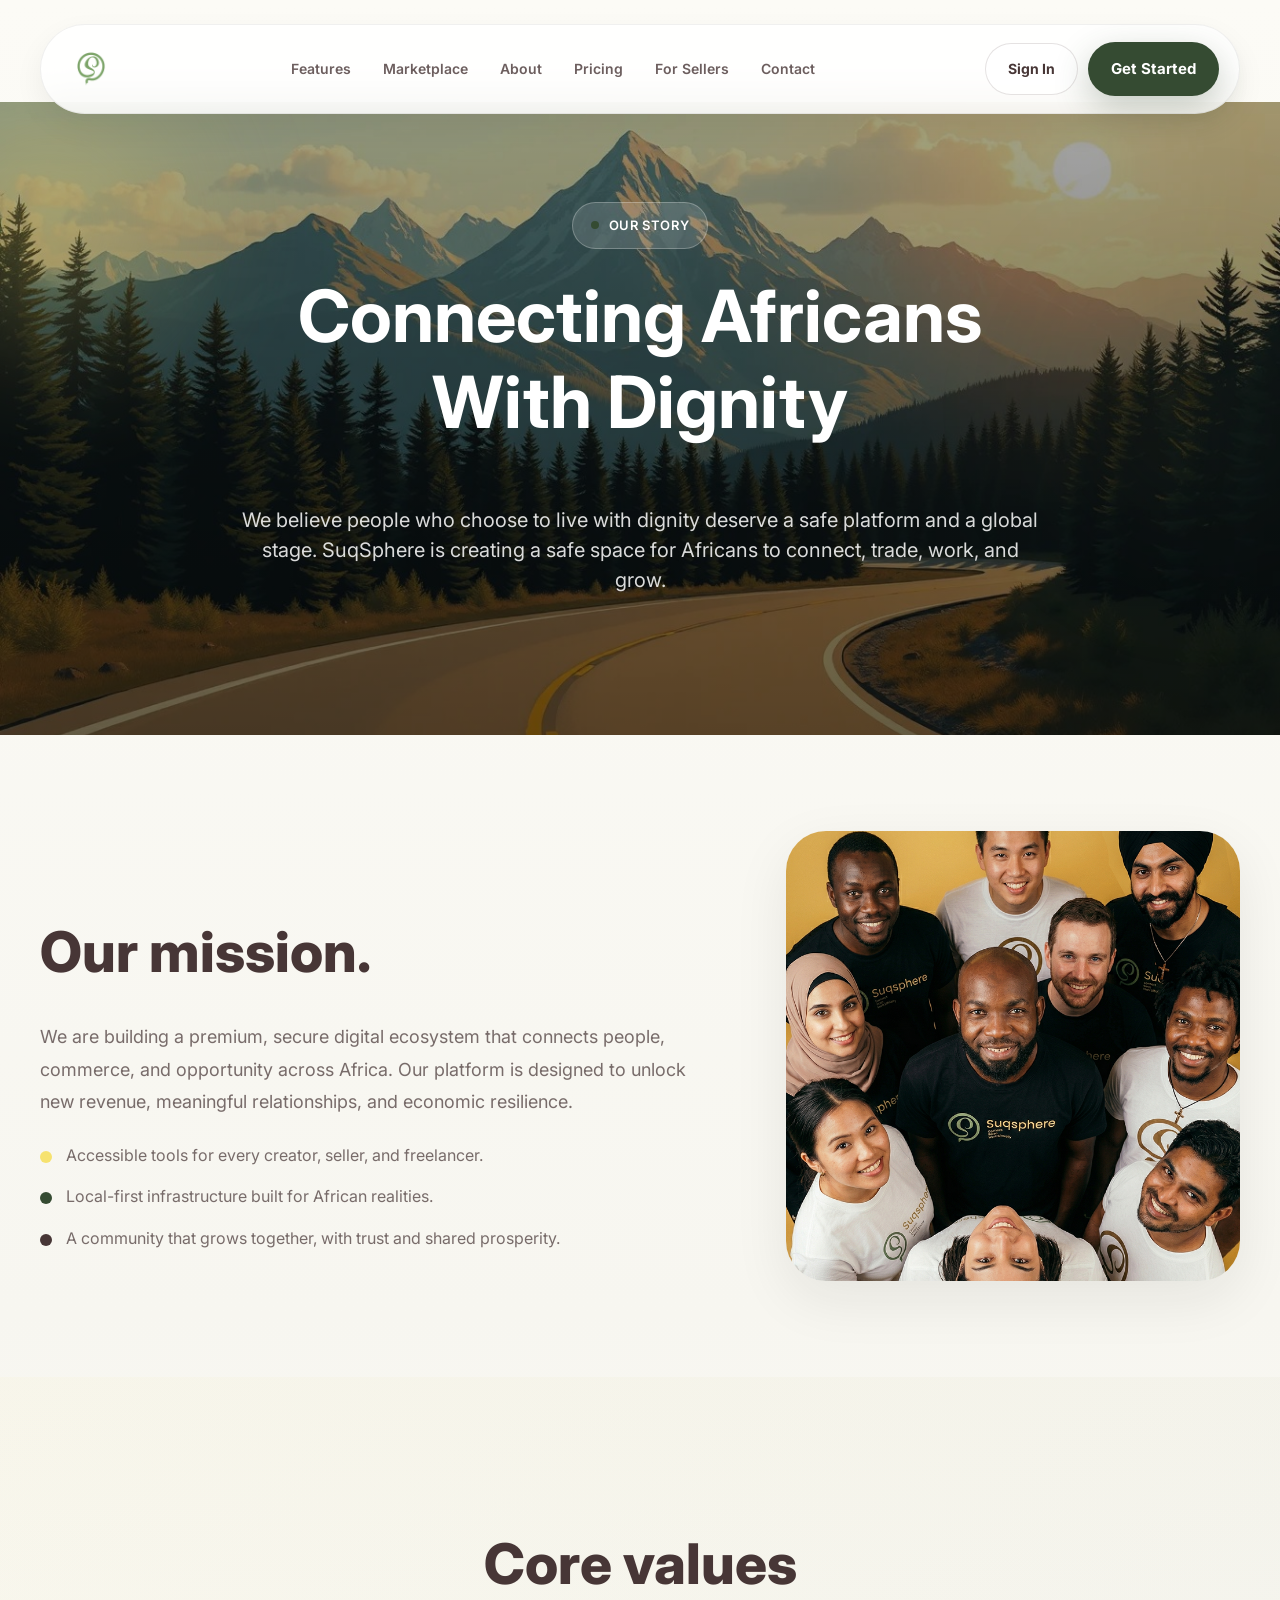
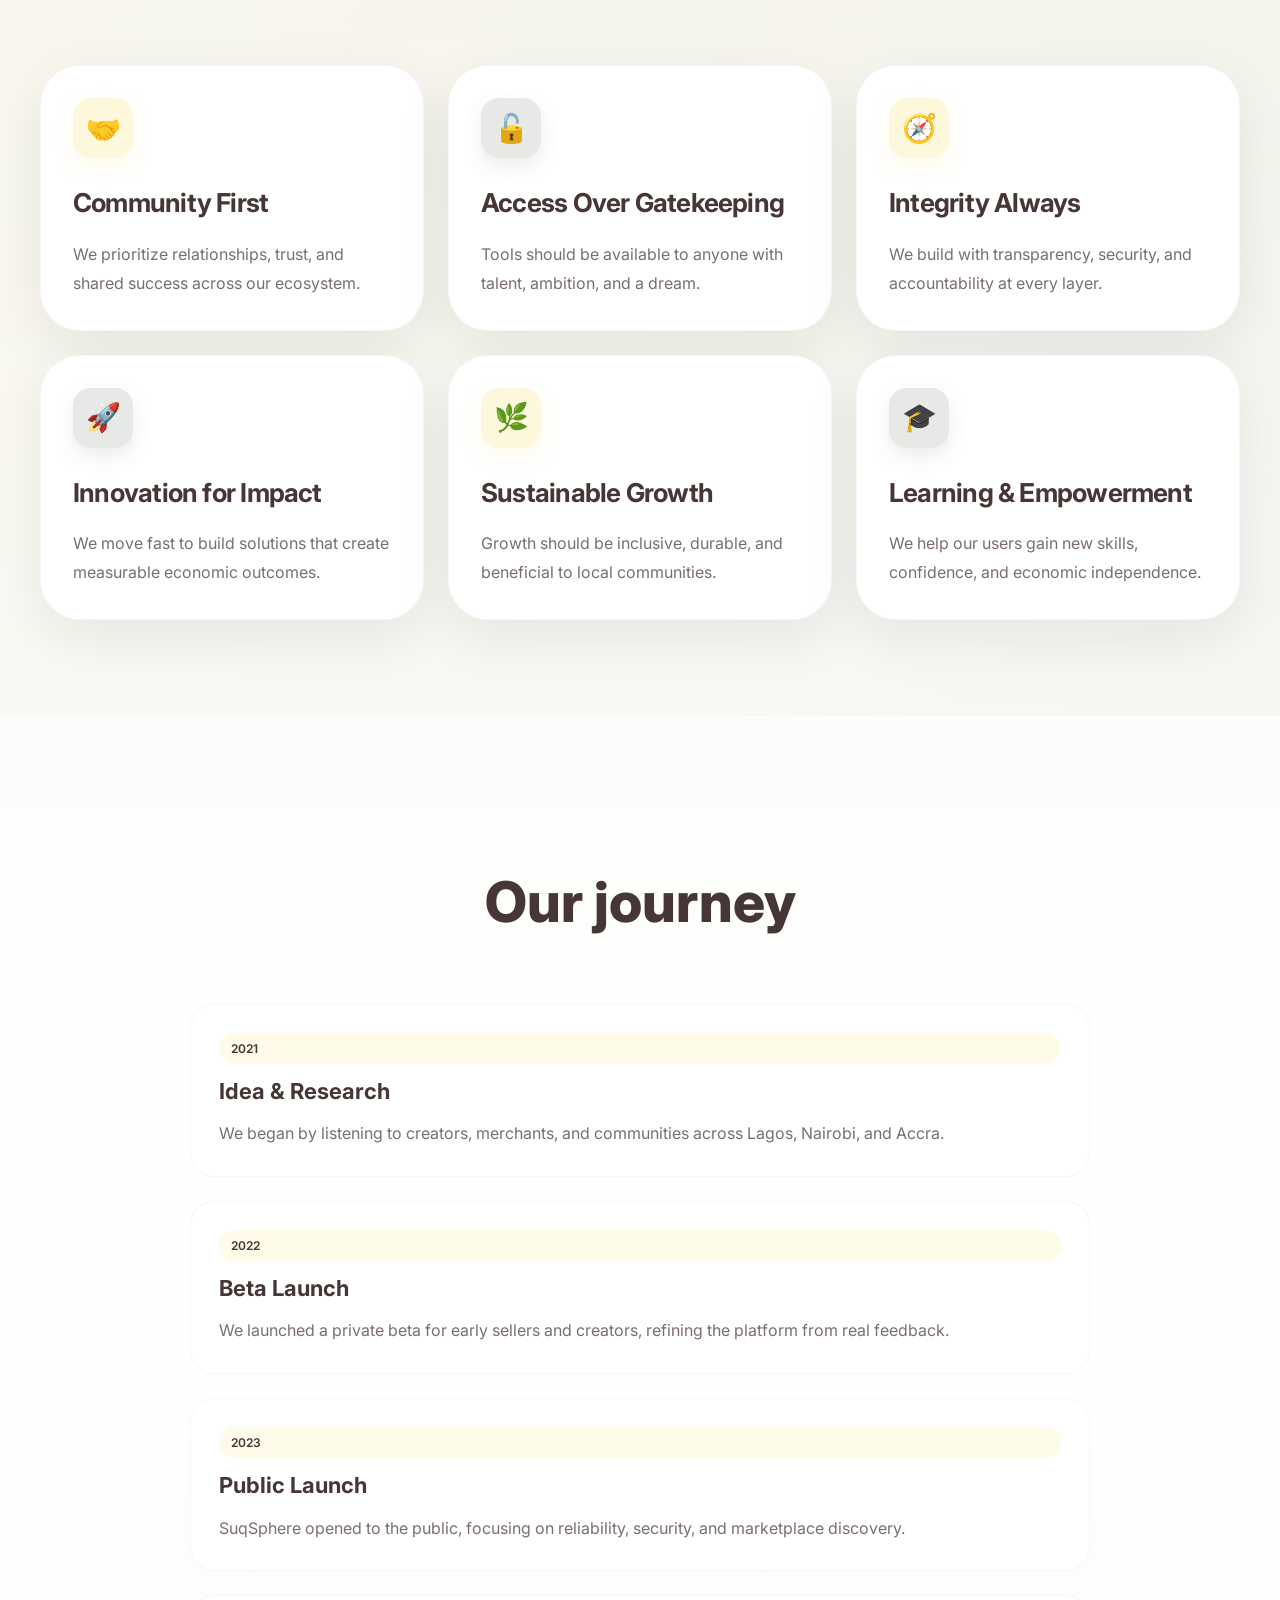
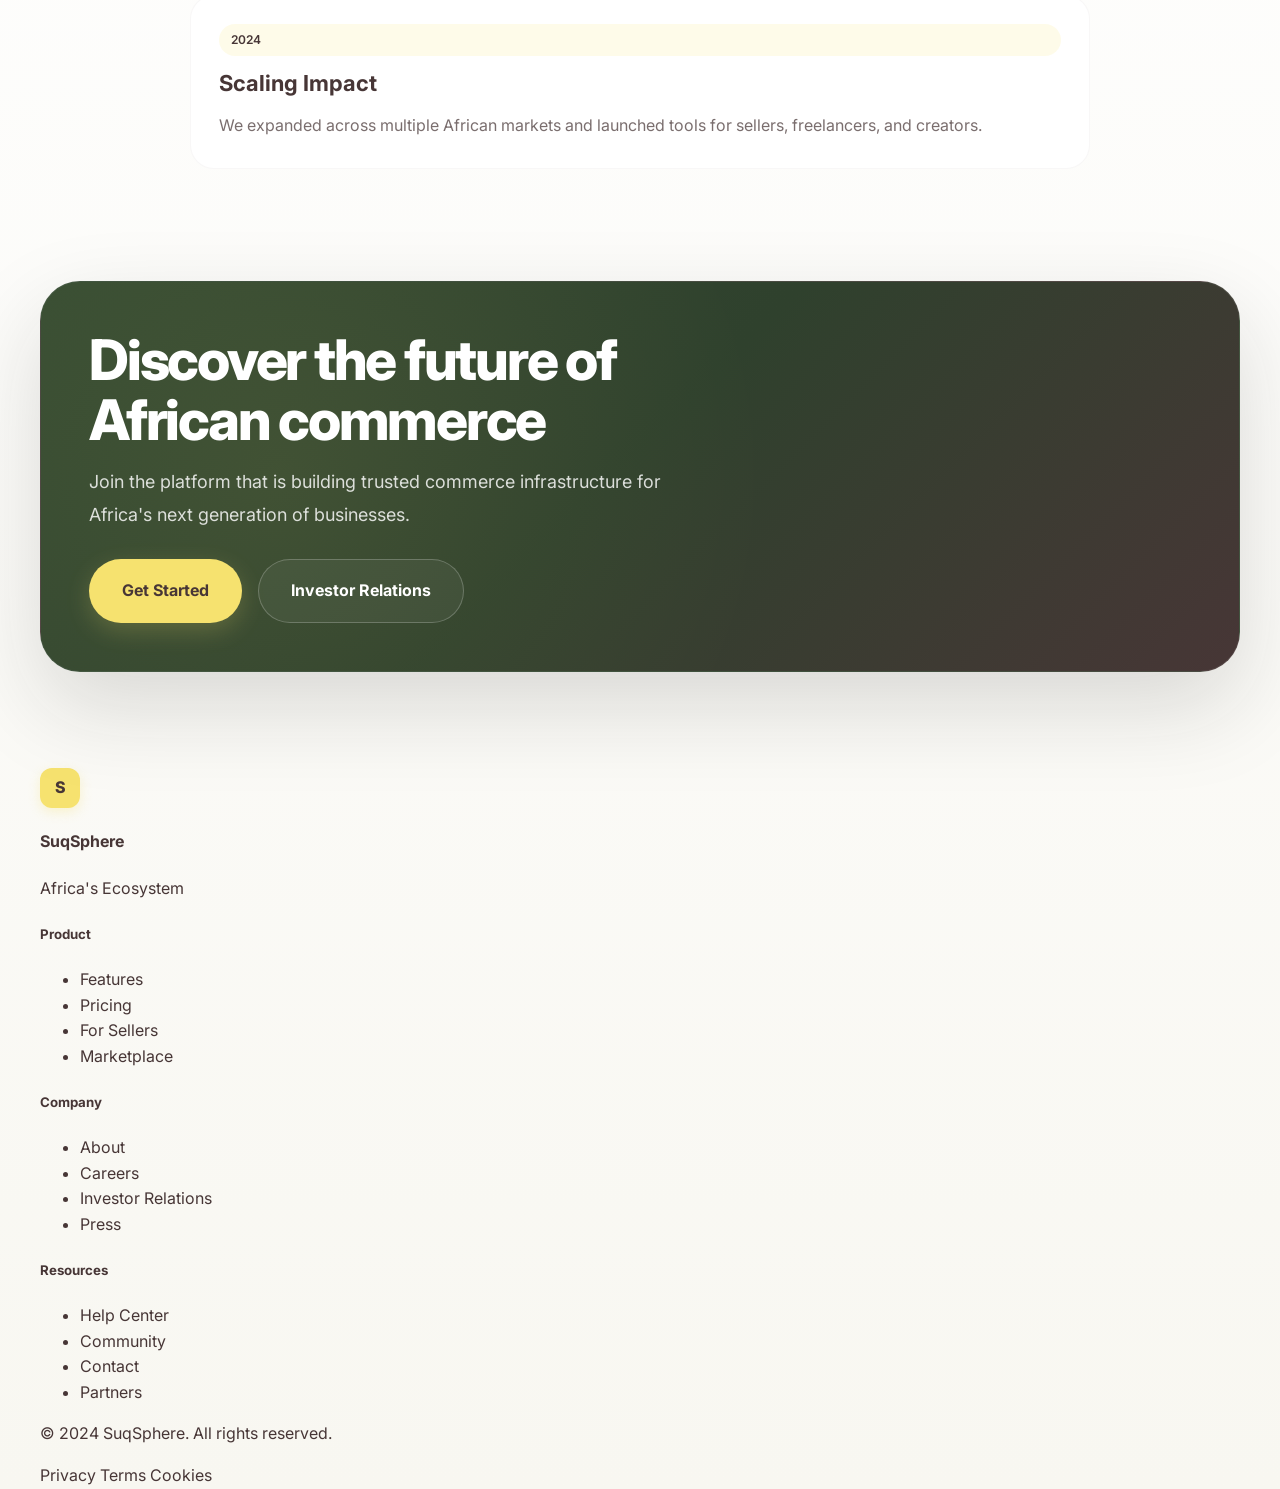
==== about.html @ 7a3a2329 "Backup changes to GitHub" ====
<!DOCTYPE html>
<html lang="en">
<head>
  <meta charset="UTF-8" />
  <meta name="viewport" content="width=device-width, initial-scale=1.0" />
  <meta name="description" content="Learn about SuqSphere's mission to empower Africa's digital economy" />
  <title>About SuqSphere — Our Mission & Story</title>
  <link rel="preconnect" href="https://fonts.googleapis.com" />
  <link rel="preconnect" href="https://fonts.gstatic.com" crossorigin />
  <link href="https://fonts.googleapis.com/css2?family=Inter:wght@300;400;500;600;700;800&display=swap" rel="stylesheet" />
  <link rel="stylesheet" href="styles.css" />
</head>
<body>
  <header class="site-header">
    <div class="container">
      <nav class="nav-shell" id="navShell">
       <a class="brand logo-brand" href="index.html" aria-label="SuqSphere Home">
  <img src="./images/suq green2.png" alt="SuqSphere logo" class="site-logo">
</a>
        <div class="nav-links">
          <a href="features.html">Features</a>
          <a href="marketplace.html">Marketplace</a>
          <a href="about.html">About</a>
          <a href="pricing.html">Pricing</a>
          <a href="vendor.html">For Sellers</a>
          <a href="contact.html">Contact</a>
        </div>
        <div class="nav-actions">
          <a class="btn btn-secondary" href="#" style="font-size: 14px;">Sign In</a>
          <a class="btn btn-primary" href="index.html#join">Get Started</a>
          <button class="nav-toggle" id="navToggle" aria-label="Toggle menu">☰</button>
        </div>
      </nav>
    </div>
  </header>

  <!-- Page Hero -->
<section 
  class="hero" 
  style="
    padding: 100px 0 120px;
    min-height: 520px;
    background-image:
      linear-gradient(
        rgba(0, 0, 0, 0.35),
        rgba(0, 0, 0, 0.60)
      ),
      url('./images/web (7).jpeg');
    background-size: cover;
    background-position: center;
    background-repeat: no-repeat;
    color: white;
  "
>
  <div class="container hero-content">
    <div style="max-width: 800px; margin: 0 auto; text-align: center;">
      
      <div 
        class="label reveal" 
        style="
          background: rgba(255, 255, 255, 0.14);
          border-color: rgba(255, 255, 255, 0.25);
          color: white;
        "
      >
        Our Story
      </div>

      <h1 
        class="reveal" 
        style="
          margin-top: 24px;
          font-size: clamp(58px, 6.5vw, 72px);
          line-height: 1.2;
          color: white;
        "
      >
        Connecting Africans With Dignity
      </h1>

      <p 
        class="reveal" 
        style="
          margin-top: 24px;
          font-size: 20px;
          color: rgba(255, 255, 255, 0.85);
          line-height: 1.5;
        "
      >
        We believe people who choose to live with dignity deserve a safe platform and a global stage. SuqSphere is creating a safe space for Africans to connect, trade, work, and grow.
      </p>

    </div>
  </div>
</section>

  <!-- Mission -->
  <section class="section">
    <div class="container">
      <div style="display: grid; grid-template-columns: 1.2fr 0.8fr; gap: 64px; align-items: center;">
        <div class="reveal">
          <h2 style="font-size: clamp(36px, 4.5vw, 56px); font-weight: 800; margin-bottom: 24px;">Our mission.</h2>
          <p style="font-size: 18px; color: var(--muted); line-height: 1.8; margin-bottom: 24px;">
            We are building a premium, secure digital ecosystem that connects people, commerce, and opportunity across Africa. Our platform is designed to unlock new revenue, meaningful relationships, and economic resilience.
          </p>
          <div style="display: grid; gap: 16px;">
            <div style="display: flex; gap: 14px; align-items: start;">
              <div style="width: 12px; height: 12px; border-radius: 50%; background: var(--yellow); margin-top: 8px;"></div>
              <p style="margin: 0; color: var(--muted);">Accessible tools for every creator, seller, and freelancer.</p>
            </div>
            <div style="display: flex; gap: 14px; align-items: start;">
              <div style="width: 12px; height: 12px; border-radius: 50%; background: var(--green); margin-top: 8px;"></div>
              <p style="margin: 0; color: var(--muted);">Local-first infrastructure built for African realities.</p>
            </div>
            <div style="display: flex; gap: 14px; align-items: start;">
              <div style="width: 12px; height: 12px; border-radius: 50%; background: var(--brown); margin-top: 8px;"></div>
              <p style="margin: 0; color: var(--muted);">A community that grows together, with trust and shared prosperity.</p>
            </div>
          </div>
        </div>

        <div 
  class="reveal" 
  style="
    border-radius: 40px;
    overflow: hidden;
    min-height: 400px;
    box-shadow: 0 18px 55px rgba(30, 30, 30, 0.08);
  "
>
  <img 
    src="./images/web.png" 
    alt="African professionals and entrepreneurs connecting through SuqSphere"
    style="
      width: 100%;
      height: 450px;
      object-fit: cover;
      display: block;
    "
  >
</div>
      </div>
    </div>
  </section>

  <!-- Values -->
  <section class="section" style="background: linear-gradient(135deg, rgba(246, 226, 111, 0.05) 0%, rgba(53, 75, 50, 0.03) 100%);">
    <div class="container">
      <h2 class="reveal" style="font-size: clamp(36px, 4.5vw, 56px); font-weight: 800; text-align: center; margin-bottom: 56px;">Core values</h2>
      <div class="card-grid">
        <div class="reveal feature-card card-hover">
          <div class="feature-icon yellow">🤝</div>
          <h3>Community First</h3>
          <p>We prioritize relationships, trust, and shared success across our ecosystem.</p>
        </div>
        <div class="reveal feature-card card-hover">
          <div class="feature-icon green">🔓</div>
          <h3>Access Over Gatekeeping</h3>
          <p>Tools should be available to anyone with talent, ambition, and a dream.</p>
        </div>
        <div class="reveal feature-card card-hover">
          <div class="feature-icon yellow">🧭</div>
          <h3>Integrity Always</h3>
          <p>We build with transparency, security, and accountability at every layer.</p>
        </div>
        <div class="reveal feature-card card-hover">
          <div class="feature-icon green">🚀</div>
          <h3>Innovation for Impact</h3>
          <p>We move fast to build solutions that create measurable economic outcomes.</p>
        </div>
        <div class="reveal feature-card card-hover">
          <div class="feature-icon yellow">🌿</div>
          <h3>Sustainable Growth</h3>
          <p>Growth should be inclusive, durable, and beneficial to local communities.</p>
        </div>
        <div class="reveal feature-card card-hover">
          <div class="feature-icon green">🎓</div>
          <h3>Learning & Empowerment</h3>
          <p>We help our users gain new skills, confidence, and economic independence.</p>
        </div>
      </div>
    </div>
  </section>

  <!-- Timeline -->
  <section class="section">
    <div class="container">
      <h2 class="reveal" style="font-size: clamp(36px, 4.5vw, 56px); font-weight: 800; text-align: center; margin-bottom: 56px;">Our journey</h2>
      <div style="display: grid; gap: 24px; max-width: 900px; margin: 0 auto;">
        <div class="reveal" style="background: var(--white); padding: 28px; border-radius: var(--radius-lg); border: 1px solid var(--border-light); display: grid; gap: 10px;">
          <span class="badge yellow">2021</span>
          <h3 style="margin: 0; font-size: 22px; font-weight: 700;">Idea & Research</h3>
          <p style="margin: 0; color: var(--muted); line-height: 1.8;">We began by listening to creators, merchants, and communities across Lagos, Nairobi, and Accra.</p>
        </div>
        <div class="reveal" style="background: var(--white); padding: 28px; border-radius: var(--radius-lg); border: 1px solid var(--border-light); display: grid; gap: 10px;">
          <span class="badge green">2022</span>
          <h3 style="margin: 0; font-size: 22px; font-weight: 700;">Beta Launch</h3>
          <p style="margin: 0; color: var(--muted); line-height: 1.8;">We launched a private beta for early sellers and creators, refining the platform from real feedback.</p>
        </div>
        <div class="reveal" style="background: var(--white); padding: 28px; border-radius: var(--radius-lg); border: 1px solid var(--border-light); display: grid; gap: 10px;">
          <span class="badge yellow">2023</span>
          <h3 style="margin: 0; font-size: 22px; font-weight: 700;">Public Launch</h3>
          <p style="margin: 0; color: var(--muted); line-height: 1.8;">SuqSphere opened to the public, focusing on reliability, security, and marketplace discovery.</p>
        </div>
        <div class="reveal" style="background: var(--white); padding: 28px; border-radius: var(--radius-lg); border: 1px solid var(--border-light); display: grid; gap: 10px;">
          <span class="badge green">2024</span>
          <h3 style="margin: 0; font-size: 22px; font-weight: 700;">Scaling Impact</h3>
          <p style="margin: 0; color: var(--muted); line-height: 1.8;">We expanded across multiple African markets and launched tools for sellers, freelancers, and creators.</p>
        </div>
      </div>
    </div>
  </section>

  <!-- CTA -->
  <section class="section join-section">
    <div class="container">
      <div class="cta-shell reveal">
        <div class="cta-grid">
          <div>
            <h2 style="margin: 0; color: white; font-size: clamp(36px, 4.5vw, 56px); font-weight: 800;">Discover the future of African commerce</h2>
            <p style="margin: 16px 0 0; color: rgba(255, 255, 255, 0.82); font-size: 18px;">
              Join the platform that is building trusted commerce infrastructure for Africa's next generation of businesses.
            </p>
            <div class="cta-actions" style="margin-top: 28px;">
              <a class="btn btn-yellow btn-lg" href="index.html#join">Get Started</a>
              <a class="btn btn-outline-light btn-lg" href="investor.html">Investor Relations</a>
            </div>
          </div>
        </div>
      </div>
    </div>
  </section>

  <!-- Footer -->
  <footer class="footer">
    <div class="container">
      <div class="footer-grid">
        <div class="footer-col">
          <div class="footer-brand">
            <div class="brand-mark">S</div>
            <div>
              <h4>SuqSphere</h4>
              <p>Africa's Ecosystem</p>
            </div>
          </div>
        </div>
        <div class="footer-col">
          <h5>Product</h5>
          <ul>
            <li><a href="features.html">Features</a></li>
            <li><a href="pricing.html">Pricing</a></li>
            <li><a href="vendor.html">For Sellers</a></li>
            <li><a href="marketplace.html">Marketplace</a></li>
          </ul>
        </div>
        <div class="footer-col">
          <h5>Company</h5>
          <ul>
            <li><a href="about.html">About</a></li>
            <li><a href="careers.html">Careers</a></li>
            <li><a href="investor.html">Investor Relations</a></li>
            <li><a href="#">Press</a></li>
          </ul>
        </div>
        <div class="footer-col">
          <h5>Resources</h5>
          <ul>
            <li><a href="#">Help Center</a></li>
            <li><a href="#">Community</a></li>
            <li><a href="contact.html">Contact</a></li>
            <li><a href="#">Partners</a></li>
          </ul>
        </div>
      </div>
      <div class="footer-bottom">
        <p>&copy; 2024 SuqSphere. All rights reserved.</p>
        <div class="footer-legal">
          <a href="#">Privacy</a>
          <a href="#">Terms</a>
          <a href="#">Cookies</a>
        </div>
      </div>
    </div>
  </footer>

  <script src="script.js"></script>
</body>
</html>
---- styles.css ----
:root {
  /* Primary Colors */
  --yellow: #F6E26F;
  --brown: #473636;
  --green: #354B32;
  --cream: #FAF8F0;
  --mist: #F3F4EE;
  --white: #FFFFFF;
  
  /* Extended Palette - African Futuristic */
  --slate-900: #0F172A;
  --slate-800: #1E293B;
  --slate-700: #334155;
  --slate-600: #475569;
  --slate-400: #94A3B8;
  --slate-300: #CBD5E1;
  --slate-200: #E2E8F0;
  --slate-100: #F1F5F9;
  
  /* Semantic Colors */
  --success: #10B981;
  --warning: #F59E0B;
  --error: #EF4444;
  --info: #3B82F6;
  
  /* Text & Opacity */
  --muted: rgba(71, 54, 54, 0.72);
  --muted-2: rgba(71, 54, 54, 0.58);
  --muted-3: rgba(71, 54, 54, 0.42);
  --border: rgba(71, 54, 54, 0.08);
  --border-light: rgba(71, 54, 54, 0.04);
  
  /* Shadows - Premium Hierarchy */
  --shadow-xs: 0 1px 2px rgba(0, 0, 0, 0.05);
  --shadow-sm: 0 4px 6px rgba(0, 0, 0, 0.07);
  --shadow-md: 0 10px 15px rgba(0, 0, 0, 0.1);
  --shadow-lg: 0 18px 30px rgba(0, 0, 0, 0.12);
  --shadow-xl: 0 25px 50px rgba(0, 0, 0, 0.15);
  --shadow-soft: 0 18px 55px rgba(30, 30, 30, 0.08);
  --shadow-hero: 0 30px 90px rgba(34, 34, 34, 0.12);
  --shadow-glow: 0 0 40px rgba(246, 226, 111, 0.15);
  
  /* Border Radius */
  --radius-xs: 8px;
  --radius-sm: 12px;
  --radius-md: 18px;
  --radius-lg: 24px;
  --radius-xl: 30px;
  --radius-2xl: 40px;
  --radius-full: 999px;
  
  /* Spacing */
  --container: 1200px;
  --container-md: 900px;
  --spacing-xs: 4px;
  --spacing-sm: 8px;
  --spacing-md: 16px;
  --spacing-lg: 24px;
  --spacing-xl: 32px;
  --spacing-2xl: 48px;
  --spacing-3xl: 64px;
  
  /* Transitions */
  --transition-fast: 150ms cubic-bezier(0.4, 0, 0.2, 1);
  --transition-base: 300ms cubic-bezier(0.4, 0, 0.2, 1);
  --transition-slow: 500ms cubic-bezier(0.4, 0, 0.2, 1);
  
  /* Gradients */
  --gradient-primary: linear-gradient(135deg, var(--green) 0%, #2F412D 100%);
  --gradient-warm: linear-gradient(135deg, var(--yellow) 0%, #E8D948 100%);
  --gradient-hero: linear-gradient(180deg, #FCFBF6 0%, #F7F6F0 28%, #FFFFFF 58%, #F8F7F1 100%);
}

* {
  box-sizing: border-box;
}

html {
  scroll-behavior: smooth;
}

body {
  margin: 0;
  font-family: Inter, Arial, Helvetica, sans-serif;
  background: linear-gradient(180deg, #FCFBF6 0%, #F7F6F0 28%, #FFFFFF 58%, #F8F7F1 100%);
  color: var(--brown);
  line-height: 1.6;
}

img {
  max-width: 100%;
  display: block;
}

a {
  color: inherit;
  text-decoration: none;
}

.container {
  width: min(var(--container), calc(100% - 48px));
  margin: 0 auto;
}

.section {
  padding: 96px 0;
}

.join-section {
  padding-top: 16px;
}

.label {
  display: inline-flex;
  align-items: center;
  gap: 10px;
  padding: 12px 18px;
  border-radius: var(--radius-full);
  background: rgba(246, 226, 111, 0.12);
  border: 1px solid rgba(53, 75, 50, 0.18);
  color: var(--green);
  font-size: 13px;
  font-weight: 600;
  text-transform: uppercase;
  letter-spacing: 0.05em;
  transition: all var(--transition-base);
}

.label::before {
  content: "";
  width: 8px;
  height: 8px;
  border-radius: 50%;
  background: var(--green);
  animation: pulse 2s infinite;
}

.label:hover {
  background: rgba(246, 226, 111, 0.2);
  border-color: rgba(53, 75, 50, 0.25);
}

@keyframes pulse {
  0%, 100% { opacity: 1; }
  50% { opacity: 0.5; }
}

.btn {
  display: inline-flex;
  align-items: center;
  justify-content: center;
  gap: 10px;
  border: none;
  border-radius: 999px;
  padding: 14px 22px;
  font-size: 15px;
  font-weight: 700;
  cursor: pointer;
  transition: transform var(--transition-base), box-shadow var(--transition-base), background var(--transition-base), border-color var(--transition-base);
}

.btn:hover {
  transform: translateY(-2px);
}

.btn-primary {
  background: var(--green);
  color: var(--white);
  box-shadow: 0 12px 35px rgba(53, 75, 50, 0.28);
  border: 1px solid transparent;
}

.btn-primary:hover {
  box-shadow: 0 18px 50px rgba(53, 75, 50, 0.36);
}

.btn-secondary {
  background: rgba(255, 255, 255, 0.76);
  color: var(--brown);
  border: 1px solid rgba(71, 54, 54, 0.14);
}

.btn-secondary:hover {
  background: rgba(255, 255, 255, 0.88);
  border-color: rgba(71, 54, 54, 0.2);
}

.btn-yellow {
  background: var(--yellow);
  color: var(--brown);
  border: 1px solid transparent;
  box-shadow: 0 8px 25px rgba(246, 226, 111, 0.2);
}

.btn-yellow:hover {
  box-shadow: 0 12px 35px rgba(246, 226, 111, 0.25);
}

.btn-outline-light {
  background: rgba(255, 255, 255, 0.05);
  border: 1px solid rgba(255, 255, 255, 0.22);
  color: #fff;
}

.btn-outline-light:hover {
  background: rgba(255, 255, 255, 0.1);
  border-color: rgba(255, 255, 255, 0.3);
}

.site-header {
  position: sticky;
  top: 12px;
  z-index: 999;
  padding-top: 12px;
  animation: slide-in-down 0.6s ease;
}

.nav-shell {
  display: flex;
  align-items: center;
  justify-content: space-between;
  gap: 20px;
  padding: 14px 20px;
  border-radius: var(--radius-full);
  background: rgba(255, 255, 255, 0.85);
  backdrop-filter: blur(16px);
  border: 1px solid rgba(0, 0, 0, 0.06);
  box-shadow: 0 12px 30px rgba(0, 0, 0, 0.06);
  transition: all var(--transition-base);
}

.nav-shell:hover {
  box-shadow: 0 16px 40px rgba(0, 0, 0, 0.08);
}

.brand {
  display: flex;
  align-items: center;
  gap: 12px;
  flex-shrink: 0;
}

.brand-mark {
  width: 40px;
  height: 40px;
  border-radius: var(--radius-sm);
  background: var(--yellow);
  display: grid;
  place-items: center;
  font-weight: 800;
  color: var(--brown);
  box-shadow: 0 4px 12px rgba(246, 226, 111, 0.3);
  transition: transform var(--transition-base), box-shadow var(--transition-base);
}

.brand-mark:hover {
  transform: scale(1.05);
  box-shadow: 0 6px 16px rgba(246, 226, 111, 0.4);
}

.brand-title {
  font-size: 18px;
  font-weight: 700;
  line-height: 1;
  letter-spacing: -0.01em;
}

.brand-subtitle {
  font-size: 11px;
  color: var(--muted-2);
  margin-top: 3px;
  font-weight: 500;
}

.nav-links {
  display: flex;
  align-items: center;
  gap: 32px;
  font-size: 14px;
  font-weight: 600;
  color: rgba(71, 54, 54, 0.8);
}

.nav-links a {
  position: relative;
  transition: color var(--transition-base);
}

.nav-links a::after {
  content: '';
  position: absolute;
  bottom: -4px;
  left: 0;
  width: 0;
  height: 2px;
  background: var(--green);
  transition: width var(--transition-base);
}

.nav-links a:hover {
  color: var(--green);
}

.nav-links a:hover::after {
  width: 100%;
}

.nav-actions {
  display: flex;
  align-items: center;
  gap: 10px;
  flex-shrink: 0;
}

.nav-toggle {
  display: none;
  width: 44px;
  height: 44px;
  border-radius: 50%;
  border: 1px solid rgba(71, 54, 54, 0.1);
  background: var(--white);
  cursor: pointer;
  font-size: 20px;
  color: var(--brown);
  transition: all var(--transition-base);
}

.nav-toggle:hover {
  background: var(--yellow);
  border-color: var(--yellow);
}

.hero {
  position: relative;
  overflow: hidden;
  padding: 60px 0 100px;
}

.hero::before,
.hero::after {
  content: "";
  position: absolute;
  border-radius: 50%;
  filter: blur(60px);
  opacity: 0.5;
  pointer-events: none;
  animation: float-slow 6s ease-in-out infinite;
}

.hero::before {
  width: 400px;
  height: 400px;
  left: -150px;
  top: -80px;
  background: radial-gradient(circle, rgba(246, 226, 111, 0.8) 0%, rgba(246, 226, 111, 0.2) 40%, rgba(246, 226, 111, 0) 70%);
  animation-delay: 0s;
}

.hero::after {
  width: 450px;
  height: 450px;
  right: -150px;
  top: 80px;
  background: radial-gradient(circle, rgba(53, 75, 50, 0.3) 0%, rgba(53, 75, 50, 0.05) 50%, rgba(53, 75, 50, 0) 70%);
  animation-delay: 1s;
}

.hero-grid {
  display: grid;
  grid-template-columns: 1.05fr 0.95fr;
  gap: 40px;
  align-items: center;
  position: relative;
  z-index: 1;
}

.hero-copy h1 {
  margin: 24px 0 0;
  max-width: 760px;
  font-size: clamp(48px, 6.5vw, 80px);
  line-height: 1.05;
  letter-spacing: -0.06em;
  font-weight: 800;
}

.hero-copy h1 .accent {
  color: var(--green);
  position: relative;
}

.hero-copy h1 .accent::before {
  content: '';
  position: absolute;
  inset: -4px;
  background: linear-gradient(135deg, rgba(53, 75, 50, 0.1), rgba(246, 226, 111, 0.1));
  border-radius: 8px;
  z-index: -1;
}

.hero-copy p {
  margin: 24px 0 0;
  max-width: 640px;
  font-size: 18px;
  line-height: 1.8;
  color: var(--muted);
}

.hero-actions {
  margin-top: 36px;
  display: flex;
  flex-wrap: wrap;
  gap: 16px;
  animation: slide-in-left 0.8s ease 0.2s both;
}

.tag-list {
  margin-top: 40px;
  display: flex;
  flex-wrap: wrap;
  gap: 12px;
  animation: slide-in-left 0.8s ease 0.4s both;
}

.tag {
  padding: 10px 16px;
  border-radius: var(--radius-full);
  border: 1px solid rgba(53, 75, 50, 0.15);
  background: rgba(255, 255, 255, 0.85);
  color: var(--green);
  font-size: 13px;
  font-weight: 600;
  transition: all var(--transition-base);
  cursor: pointer;
}

.tag:hover {
  background: rgba(53, 75, 50, 0.08);
  border-color: rgba(53, 75, 50, 0.25);
  transform: translateY(-2px);
}

.hero-visual {
  position: relative;
  animation: slide-in-right 0.8s ease;
}

.hero-card {
  position: relative;
  overflow: hidden;
  border-radius: 40px;
  border: 1px solid rgba(53, 75, 50, 0.1);
  padding: 20px;
  background: linear-gradient(160deg, rgba(246, 226, 111, 0.4) 0%, rgba(255, 255, 255, 0.85) 30%, rgba(234, 232, 215, 0.5) 50%, rgba(53, 75, 50, 0.08) 100%);
  box-shadow: 0 35px 100px rgba(34, 34, 34, 0.14);
  backdrop-filter: blur(8px);
  animation: scale-in 0.8s ease 0.2s both;
}

.mockup {
  position: relative;
  height: 640px;
  overflow: hidden;
  border-radius: 32px;
  background: var(--white);
  border: 1px solid rgba(255, 255, 255, 0.6);
  box-shadow: 0 12px 40px rgba(0, 0, 0, 0.08);
}

.mockup-bg {
  position: absolute;
  inset: 0;
  background: linear-gradient(180deg, #4E693F 0%, #587A45 18%, #6A8E4E 30%, #96A34F 31%, #B78B1E 46%, #D09E24 52%, #E3C14A 60%, #F5E6A3 100%);
  clip-path: polygon(0 0, 100% 0, 100% 58%, 67% 58%, 58% 70%, 55% 100%, 0 100%);
}

.mockup-overlay {
  position: absolute;
  inset: 0;
  background: radial-gradient(circle at 20% 22%, rgba(255,255,255,0.55) 0%, rgba(255,255,255,0.1) 16%, transparent 18%), radial-gradient(circle at 34% 18%, rgba(255,255,255,0.5) 0%, rgba(255,255,255,0.08) 12%, transparent 14%), linear-gradient(180deg, rgba(255,255,255,0.20) 0%, rgba(255,255,255,0) 24%);
  opacity: 0.95;
}

.hero-shape {
  position: absolute;
  border-radius: 46%;
}

.shape-a { left: -5%; top: 18%; width: 52%; height: 34%; background: rgba(38,78,55,0.95); }
.shape-b { right: -8%; top: 10%; width: 50%; height: 42%; background: rgba(42,90,59,0.96); }
.shape-c { left: 18%; top: 19%; width: 34%; height: 28%; background: rgba(107,148,66,0.92); }
.shape-d { right: 8%; top: 21%; width: 32%; height: 31%; background: rgba(97,139,65,0.92); }

.mockup-topbar {
  position: absolute;
  left: 24px;
  right: 24px;
  top: 24px;
  display: flex;
  justify-content: space-between;
  gap: 12px;
}

.pill {
  padding: 10px 14px;
  border-radius: 999px;
  background: rgba(255, 255, 255, 0.86);
  box-shadow: 0 8px 20px rgba(0, 0, 0, 0.05);
  font-size: 13px;
  font-weight: 700;
}

.pill.green,
.green-text {
  color: var(--green);
}

.mockup-message {
  position: absolute;
  left: 50%;
  top: 18%;
  transform: translateX(-50%);
  width: min(520px, calc(100% - 50px));
  text-align: center;
  color: #fff;
}

.mockup-message h2 {
  margin: 0;
  font-size: clamp(30px, 3.5vw, 50px);
  line-height: 1.08;
  letter-spacing: -0.04em;
}

.mockup-message p {
  margin: 14px auto 0;
  max-width: 380px;
  font-size: 14px;
  line-height: 1.7;
  color: rgba(255, 255, 255, 0.86);
}

.dashboard {
  position: absolute;
  left: 50%;
  bottom: 30px;
  transform: translateX(-50%);
  width: 88%;
  border-radius: 32px;
  background: rgba(255, 255, 255, 0.96);
  border: 1px solid rgba(255, 255, 255, 0.8);
  box-shadow: 0 24px 80px rgba(40, 40, 40, 0.18);
  backdrop-filter: blur(16px);
  padding: 20px;
  animation: scale-in 0.8s ease 0.4s both;
}

.dashboard-grid {
  display: grid;
  grid-template-columns: 1.05fr 0.95fr;
  gap: 16px;
}

.panel {
  border-radius: 24px;
  padding: 16px;
}

.panel-light {
  background: var(--cream);
}

.panel-soft {
  background: rgba(53, 75, 50, 0.06);
}

.panel-accent {
  background: rgba(246, 226, 111, 0.30);
}

.panel-head {
  display: flex;
  justify-content: space-between;
  gap: 12px;
  align-items: flex-start;
}

.eyebrow {
  font-size: 13px;
  color: var(--muted-2);
  font-weight: 600;
}

.panel h3 {
  margin: 6px 0 0;
  font-size: 22px;
  line-height: 1.2;
}

.panel-big-title {
  font-size: 28px !important;
  margin-top: 10px !important;
}

.white-chip {
  margin-top: 14px;
  display: inline-block;
  padding: 10px 12px;
  border-radius: 16px;
  background: #fff;
  box-shadow: 0 8px 20px rgba(0,0,0,0.04);
  font-weight: 700;
  font-size: 13px;
}

.stat-grid {
  margin-top: 16px;
  display: grid;
  grid-template-columns: 1fr 1fr;
  gap: 12px;
}

.stat-card,
.task-card,
.avatar-card {
  background: #fff;
  border-radius: 20px;
  padding: 14px;
  box-shadow: 0 6px 18px rgba(0, 0, 0, 0.04);
}

.mt-12 {
  margin-top: 12px;
}

.side-stack {
  display: grid;
  gap: 12px;
}

.stat-title {
  font-size: 13px;
  font-weight: 700;
  color: var(--green);
  margin-bottom: 8px;
}

.stat-value {
  font-size: 30px;
  font-weight: 700;
  line-height: 1;
}

.badge-chip {
  display: inline-block;
  padding: 10px 12px;
  border-radius: 18px;
  background: rgba(246, 226, 111, 0.55);
  color: var(--brown);
  font-size: 13px;
  font-weight: 700;
}

.task-list {
  margin-top: 14px;
  display: grid;
  gap: 10px;
}

.task-item {
  display: flex;
  align-items: center;
  gap: 10px;
  border: 1px solid rgba(0, 0, 0, 0.05);
  border-radius: 14px;
  padding: 10px 12px;
  font-size: 14px;
}

.check {
  width: 18px;
  height: 18px;
  border-radius: 50%;
  background: rgba(53, 75, 50, 0.12);
  color: var(--green);
  display: grid;
  place-items: center;
  font-size: 12px;
  font-weight: 800;
  flex-shrink: 0;
}

.avatar-list {
  margin-top: 14px;
  display: grid;
  gap: 12px;
}

.avatar-card {
  display: flex;
  align-items: center;
  gap: 12px;
}

.avatar-icon {
  width: 42px;
  height: 42px;
  border-radius: 16px;
  background: rgba(246, 226, 111, 0.45);
  color: var(--brown);
  display: grid;
  place-items: center;
  font-weight: 800;
}

.avatar-name {
  font-size: 14px;
  font-weight: 700;
}

.avatar-role {
  font-size: 12px;
  color: var(--muted-2);
}

.brand-strip {
  padding: 24px 0 0;
}

.brand-strip-card {
  display: flex;
  justify-content: center;
  flex-wrap: wrap;
  gap: 20px 40px;
  padding: 32px 28px;
  border-radius: var(--radius-2xl);
  background: rgba(255, 255, 255, 0.85);
  border: 1px solid rgba(0, 0, 0, 0.06);
  box-shadow: 0 10px 30px rgba(0, 0, 0, 0.04);
  text-transform: uppercase;
  font-size: 12px;
  font-weight: 700;
  letter-spacing: 0.12em;
  color: rgba(71, 54, 54, 0.52);
  backdrop-filter: blur(12px);
}

.section-heading {
  max-width: 760px;
  margin: 0 auto;
  text-align: center;
  animation: fade-in 0.8s ease;
}

.section-heading h2 {
  margin: 24px 0 0;
  font-size: clamp(36px, 4.5vw, 60px);
  letter-spacing: -0.04em;
  line-height: 1.08;
  font-weight: 800;
  background: linear-gradient(135deg, var(--brown) 0%, var(--green) 50%, var(--brown) 100%);
  -webkit-background-clip: text;
  -webkit-text-fill-color: transparent;
  background-clip: text;
}

.section-heading p {
  margin: 18px auto 0;
  max-width: 720px;
  font-size: 18px;
  line-height: 1.8;
  color: var(--muted);
}

.card-grid {
  margin-top: 56px;
  display: grid;
  grid-template-columns: repeat(3, 1fr);
  gap: 24px;
}

.feature-card,
.step-card,
.story-card,
.metric-card,
.cta-box {
  background: var(--white);
  border-radius: var(--radius-2xl);
  box-shadow: var(--shadow-soft);
  border: 1px solid var(--border-light);
  transition: all var(--transition-base);
}

.feature-card:hover,
.story-card:hover {
  transform: translateY(-8px);
  box-shadow: 0 25px 60px rgba(34, 34, 34, 0.12);
  border-color: rgba(53, 75, 50, 0.1);
}

.feature-card {
  padding: 32px;
}

.feature-icon {
  width: 60px;
  height: 60px;
  border-radius: var(--radius-md);
  display: grid;
  place-items: center;
  font-size: 28px;
  margin-bottom: 24px;
  transition: transform var(--transition-base), box-shadow var(--transition-base);
}

.feature-icon.yellow {
  background: rgba(246, 226, 111, 0.25);
  box-shadow: 0 8px 20px rgba(246, 226, 111, 0.15);
}

.feature-icon.yellow:hover {
  transform: scale(1.08);
}

.feature-icon.green {
  background: rgba(53, 75, 50, 0.12);
  color: var(--green);
  box-shadow: 0 8px 20px rgba(53, 75, 50, 0.1);
}

.feature-icon.green:hover {
  transform: scale(1.08);
}

.feature-card h3 {
  margin: 0;
  font-size: 26px;
  letter-spacing: -0.03em;
  font-weight: 700;
}

.feature-card p {
  margin: 16px 0 0;
  color: var(--muted);
  font-size: 16px;
  line-height: 1.8;
}

.feature-tags {
  display: flex;
  flex-wrap: wrap;
  gap: 10px;
  margin-top: 20px;
}

.feature-tags span {
  display: inline-block;
  padding: 8px 14px;
  border-radius: var(--radius-full);
  background: var(--mist);
  color: var(--green);
  font-size: 13px;
  font-weight: 600;
  transition: all var(--transition-base);
}

.feature-tags span:hover {
  background: rgba(53, 75, 50, 0.1);
}

.trust-shell {
  display: grid;
  grid-template-columns: 0.9fr 1.1fr;
  gap: 32px;
  align-items: start;
  border: 1px solid var(--border);
  border-radius: 38px;
  padding: 40px;
  background: linear-gradient(145deg, #FFFBE3 0%, #F5F6EF 58%, #FFFFFF 100%);
}

.trust-copy h2,
.stories-copy h2 {
  margin: 20px 0 0;
  font-size: clamp(34px, 4vw, 56px);
  line-height: 1.06;
  letter-spacing: -0.04em;
}

.trust-copy p,
.stories-copy p {
  margin: 16px 0 0;
  font-size: 18px;
  line-height: 1.8;
  color: var(--muted);
  max-width: 620px;
}

.trust-note {
  margin-top: 28px;
  border-radius: 28px;
  padding: 24px;
  background: #fff;
  box-shadow: var(--shadow-soft);
}

.trust-note h4 {
  margin: 0 0 8px;
  font-size: 20px;
}

.step-list {
  display: grid;
  gap: 18px;
}

.step-card {
  padding: 26px;
  display: flex;
  gap: 18px;
  align-items: flex-start;
}

.step-number {
  width: 56px;
  height: 56px;
  border-radius: 18px;
  display: grid;
  place-items: center;
  font-size: 18px;
  font-weight: 800;
  flex-shrink: 0;
}

.step-number.green {
  background: rgba(53, 75, 50, 0.10);
  color: var(--green);
}

.step-number.yellow {
  background: rgba(246, 226, 111, 0.38);
  color: var(--brown);
}

.step-card h3 {
  margin: 0;
  font-size: 28px;
  line-height: 1.1;
  letter-spacing: -0.03em;
}

.step-card p {
  margin: 12px 0 0;
  font-size: 16px;
  line-height: 1.8;
  color: var(--muted);
}

.stories-grid {
  display: grid;
  grid-template-columns: 0.9fr 1.1fr;
  gap: 36px;
  align-items: start;
}

.metric-grid {
  margin-top: 28px;
  display: grid;
  grid-template-columns: repeat(3, 1fr);
  gap: 16px;
}

.metric-card {
  padding: 20px;
}

.metric-card strong {
  display: block;
  font-size: 34px;
  line-height: 1;
  color: var(--green);
  letter-spacing: -0.04em;
}

.metric-card span {
  display: block;
  margin-top: 10px;
  color: var(--muted);
  font-size: 14px;
  line-height: 1.7;
}

.story-list {
  display: grid;
  gap: 18px;
}

.story-card {
  padding: 26px;
}

.story-top {
  display: flex;
  justify-content: space-between;
  align-items: flex-start;
  gap: 16px;
}

.story-person {
  display: flex;
  align-items: center;
  gap: 14px;
}

.story-avatar {
  width: 56px;
  height: 56px;
  border-radius: 18px;
  display: grid;
  place-items: center;
  font-size: 24px;
  font-weight: 800;
}

.story-avatar.yellow {
  background: rgba(246, 226, 111, 0.34);
}

.story-avatar.green {
  background: rgba(53, 75, 50, 0.10);
  color: var(--green);
}

.story-name {
  font-size: 18px;
  font-weight: 700;
}

.story-role {
  font-size: 14px;
  color: var(--muted-2);
  margin-top: 3px;
}

.verified {
  padding: 10px 12px;
  border-radius: 999px;
  background: #FFF7C7;
  font-size: 13px;
  font-weight: 700;
  white-space: nowrap;
}

.story-quote {
  margin: 18px 0 0;
  font-size: 19px;
  line-height: 1.8;
  color: rgba(71, 54, 54, 0.82);
}

.story-stat {
  margin-top: 12px;
  color: var(--green);
  font-size: 14px;
  font-weight: 700;
}

.cta-shell {
  overflow: hidden;
  border-radius: 40px;
  padding: 48px;
  background: linear-gradient(135deg, #354B32 0%, #2F412D 48%, #473636 100%);
  box-shadow: 0 35px 90px rgba(30, 30, 30, 0.15);
  border: 1px solid rgba(255, 255, 255, 0.08);
  position: relative;
}

.cta-shell::before {
  content: '';
  position: absolute;
  inset: 0;
  background: radial-gradient(circle at 20% 50%, rgba(246, 226, 111, 0.08), transparent 50%);
  pointer-events: none;
}

.cta-grid {
  display: grid;
  grid-template-columns: 1.1fr 0.9fr;
  gap: 40px;
  align-items: center;
  position: relative;
  z-index: 1;
}

.cta-shell .label {
  background: rgba(255, 255, 255, 0.12);
  color: var(--yellow);
  border-color: rgba(255, 255, 255, 0.15);
}

.cta-shell .label::before {
  background: var(--yellow);
}

.cta-shell h2 {
  margin: 24px 0 0;
  color: var(--white);
  font-size: clamp(36px, 4.5vw, 60px);
  line-height: 1.08;
  letter-spacing: -0.04em;
  max-width: 760px;
  font-weight: 800;
}

.cta-shell p {
  margin: 18px 0 0;
  max-width: 620px;
  color: rgba(255, 255, 255, 0.82);
  font-size: 18px;
  line-height: 1.8;
}

.cta-actions {
  margin-top: 32px;
  display: flex;
  flex-wrap: wrap;
  gap: 16px;
}

.cta-box-grid {
  display: grid;
  grid-template-columns: repeat(2, 1fr);
  gap: 14px;
}

.cta-box {
  padding: 22px;
  background: rgba(255, 255, 255, 0.1);
  border: 1px solid rgba(255, 255, 255, 0.15);
  backdrop-filter: blur(12px);
  color: var(--white);
  box-shadow: none;
  border-radius: var(--radius-lg);
  transition: all var(--transition-base);
}

.cta-box:hover {
  background: rgba(255, 255, 255, 0.15);
  border-color: rgba(255, 255, 255, 0.25);
  transform: translateY(-4px);
  box-shadow: 0 12px 30px rgba(0, 0, 0, 0.2);
}

.cta-box h4 {
  margin: 0;
  font-size: 18px;
  font-weight: 700;
}

.cta-box p {
  margin: 8px 0 0;
  font-size: 14px;
  line-height: 1.8;
  color: rgba(255, 255, 255, 0.78);
}

.reveal {
  opacity: 0;
  transform: translateY(22px);
  transition: opacity 0.6s ease, transform 0.6s ease;
}

.reveal.visible {
  opacity: 1;
  transform: translateY(0);
}

/* Glassmorphism Component */
.glass {
  background: rgba(255, 255, 255, 0.7);
  backdrop-filter: blur(16px);
  -webkit-backdrop-filter: blur(16px);
  border: 1px solid rgba(255, 255, 255, 0.3);
}

.glass-dark {
  background: rgba(15, 23, 42, 0.7);
  backdrop-filter: blur(16px);
  -webkit-backdrop-filter: blur(16px);
  border: 1px solid rgba(255, 255, 255, 0.1);
}

/* Enhanced Animations */
@keyframes float {
  0%, 100% { transform: translateY(0px); }
  50% { transform: translateY(-12px); }
}

@keyframes float-slow {
  0%, 100% { transform: translateY(0px) rotate(0deg); }
  50% { transform: translateY(-16px) rotate(2deg); }
}

@keyframes pulse-glow {
  0%, 100% { box-shadow: 0 0 20px rgba(246, 226, 111, 0.3); }
  50% { box-shadow: 0 0 40px rgba(246, 226, 111, 0.5); }
}

@keyframes slide-in-left {
  from { opacity: 0; transform: translateX(-30px); }
  to { opacity: 1; transform: translateX(0); }
}

@keyframes slide-in-right {
  from { opacity: 0; transform: translateX(30px); }
  to { opacity: 1; transform: translateX(0); }
}

@keyframes slide-in-down {
  from { opacity: 0; transform: translateY(-10px); }
  to { opacity: 1; transform: translateY(0); }
}

@keyframes fade-in {
  from { opacity: 0; }
  to { opacity: 1; }
}

@keyframes scale-in {
  from { opacity: 0; transform: scale(0.95); }
  to { opacity: 1; transform: scale(1); }
}

@keyframes count-up {
  from { opacity: 0; transform: translateY(10px); }
  to { opacity: 1; transform: translateY(0); }
}

/* Floating Animation */
.float {
  animation: float 3s ease-in-out infinite;
}

.float-slow {
  animation: float 4s ease-in-out infinite;
}

/* Glow Animation */
.glow {
  animation: pulse-glow 2s ease-in-out infinite;
}

/* Premium Button Styles */
.btn:active {
  transform: translateY(1px);
}

.btn-primary:hover {
  box-shadow: 0 18px 50px rgba(53, 75, 50, 0.36);
}

.btn-secondary:hover {
  background: rgba(255, 255, 255, 0.86);
  border-color: rgba(71, 54, 54, 0.2);
}

.btn-yellow:hover {
  box-shadow: 0 12px 35px rgba(246, 226, 111, 0.25);
  transform: translateY(-2px);
}

.btn-lg {
  padding: 18px 32px;
  font-size: 16px;
  font-weight: 700;
}

.btn-sm {
  padding: 10px 16px;
  font-size: 13px;
}

/* Badge & Label Enhancements */
.badge {
  display: inline-block;
  padding: 6px 12px;
  border-radius: var(--radius-full);
  font-size: 12px;
  font-weight: 600;
  background: rgba(246, 226, 111, 0.15);
  color: var(--brown);
}

.badge-success {
  background: rgba(16, 185, 129, 0.1);
  color: var(--success);
}

.badge-warning {
  background: rgba(245, 158, 11, 0.1);
  color: var(--warning);
}

/* Card Hover Effects */
.card-hover {
  transition: transform var(--transition-base), box-shadow var(--transition-base), border-color var(--transition-base);
}

.card-hover:hover {
  transform: translateY(-4px);
  box-shadow: var(--shadow-lg);
  border-color: rgba(71, 54, 54, 0.12);
}

/* Text Utilities */
.text-gradient {
  background: linear-gradient(135deg, var(--green), var(--yellow));
  -webkit-background-clip: text;
  -webkit-text-fill-color: transparent;
  background-clip: text;
}

.text-muted { color: var(--muted); }
.text-muted-2 { color: var(--muted-2); }
.text-success { color: var(--success); }
.text-warning { color: var(--warning); }
.text-error { color: var(--error); }

/* Typography Scale */
.text-xs { font-size: 12px; line-height: 1.5; }
.text-sm { font-size: 14px; line-height: 1.6; }
.text-base { font-size: 16px; line-height: 1.6; }
.text-lg { font-size: 18px; line-height: 1.7; }
.text-xl { font-size: 20px; line-height: 1.8; }

.font-normal { font-weight: 400; }
.font-medium { font-weight: 500; }
.font-semibold { font-weight: 600; }
.font-bold { font-weight: 700; }
.font-extrabold { font-weight: 800; }

/* Layout Utilities */
.flex-center {
  display: flex;
  align-items: center;
  justify-content: center;
}

.flex-between {
  display: flex;
  align-items: center;
  justify-content: space-between;
}

.grid-2 { display: grid; grid-template-columns: repeat(2, 1fr); gap: var(--spacing-lg); }
.grid-3 { display: grid; grid-template-columns: repeat(3, 1fr); gap: var(--spacing-lg); }
.grid-4 { display: grid; grid-template-columns: repeat(4, 1fr); gap: var(--spacing-lg); }

/* Spacing Utilities */
.mt-0 { margin-top: 0; }
.mt-2 { margin-top: var(--spacing-sm); }
.mt-4 { margin-top: var(--spacing-md); }
.mt-6 { margin-top: var(--spacing-lg); }
.mt-8 { margin-top: var(--spacing-xl); }

.mb-0 { margin-bottom: 0; }
.mb-2 { margin-bottom: var(--spacing-sm); }
.mb-4 { margin-bottom: var(--spacing-md); }
.mb-6 { margin-bottom: var(--spacing-lg); }
.mb-8 { margin-bottom: var(--spacing-xl); }

.gap-2 { gap: var(--spacing-sm); }
.gap-4 { gap: var(--spacing-md); }
.gap-6 { gap: var(--spacing-lg); }

/* Divider */
.divider {
  height: 1px;
  background: var(--border);
  margin: var(--spacing-lg) 0;
}

/* Scroll Behavior */
.scroll-smooth { scroll-behavior: smooth; }

@media (max-width: 1100px) {
  .hero-grid,
  .trust-shell,
  .stories-grid,
  .cta-grid,
  .dashboard-grid {
    grid-template-columns: 1fr;
  }

  .card-grid {
    grid-template-columns: 1fr;
  }

  .metric-grid,
  .cta-box-grid {
    grid-template-columns: 1fr 1fr;
  }

  .mockup {
    height: 700px;
  }
}

@media (max-width: 820px) {
  .container {
    width: min(var(--container), calc(100% - 32px));
  }

  .site-header {
    top: 10px;
  }

  .nav-links,
  .nav-actions .btn-secondary,
  .nav-actions .btn-text {
    display: none;
  }

  .nav-toggle {
    display: inline-grid;
    place-items: center;
  }

  .nav-shell {
    border-radius: 28px;
    flex-wrap: wrap;
  }

  .nav-shell.open .nav-links {
    display: flex;
    width: 100%;
    flex-direction: column;
    align-items: flex-start;
    gap: 14px;
    padding: 10px 4px 4px;
  }

  .nav-shell.open .nav-actions {
    width: 100%;
    justify-content: flex-start;
    padding-top: 8px;
  }

  .hero {
    padding-bottom: 40px;
  }

  .hero-actions,
  .cta-actions {
    flex-direction: column;
    align-items: stretch;
  }


  .btn {
    width: 100%;
  }

  .section {
    padding: 72px 0;
  }

  .mockup {
    height: 760px;
  }

  .dashboard {
    width: calc(100% - 24px);
    bottom: 12px;
  }

  .stat-grid,
  .metric-grid,
  .cta-box-grid {
    grid-template-columns: 1fr;
  }

  .story-top {
    flex-direction: column;
  }
}

@media (max-width: 560px) {
  .mockup {
    height: 820px;
  }

  .mockup-message {
    top: 15%;
  }

  .mockup-message p {
    max-width: 290px;
  }

  .dashboard {
    padding: 14px;
  }

  .feature-card,
  .story-card,
  .step-card,
  .trust-note,
  .cta-shell {
    border-radius: 24px;
  }

  .trust-shell,
  .cta-shell {
    padding: 24px;
  }
}
.logo-brand {
  display: flex;
  align-items: center;
  text-decoration: none;
}

.site-logo {
  width: 60px;
  height: auto;
  display: block;
  object-fit: contain;
}
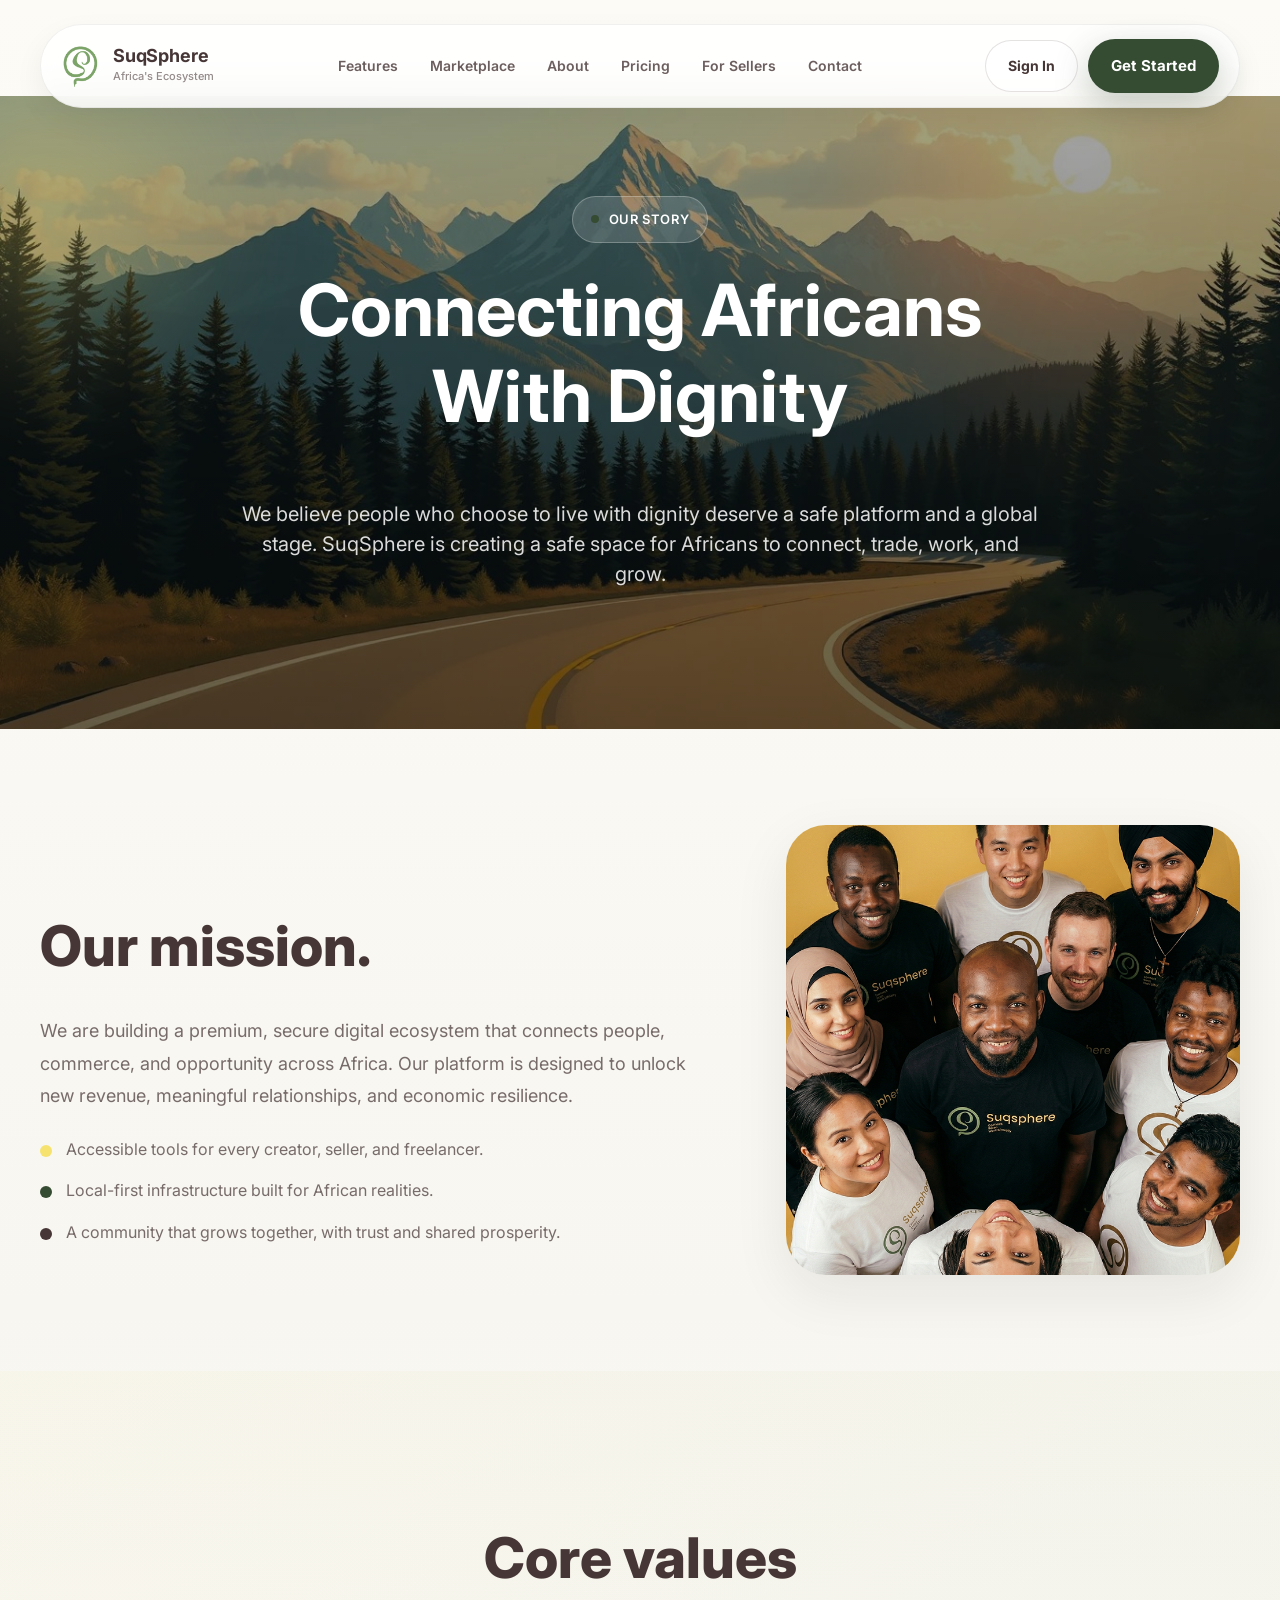
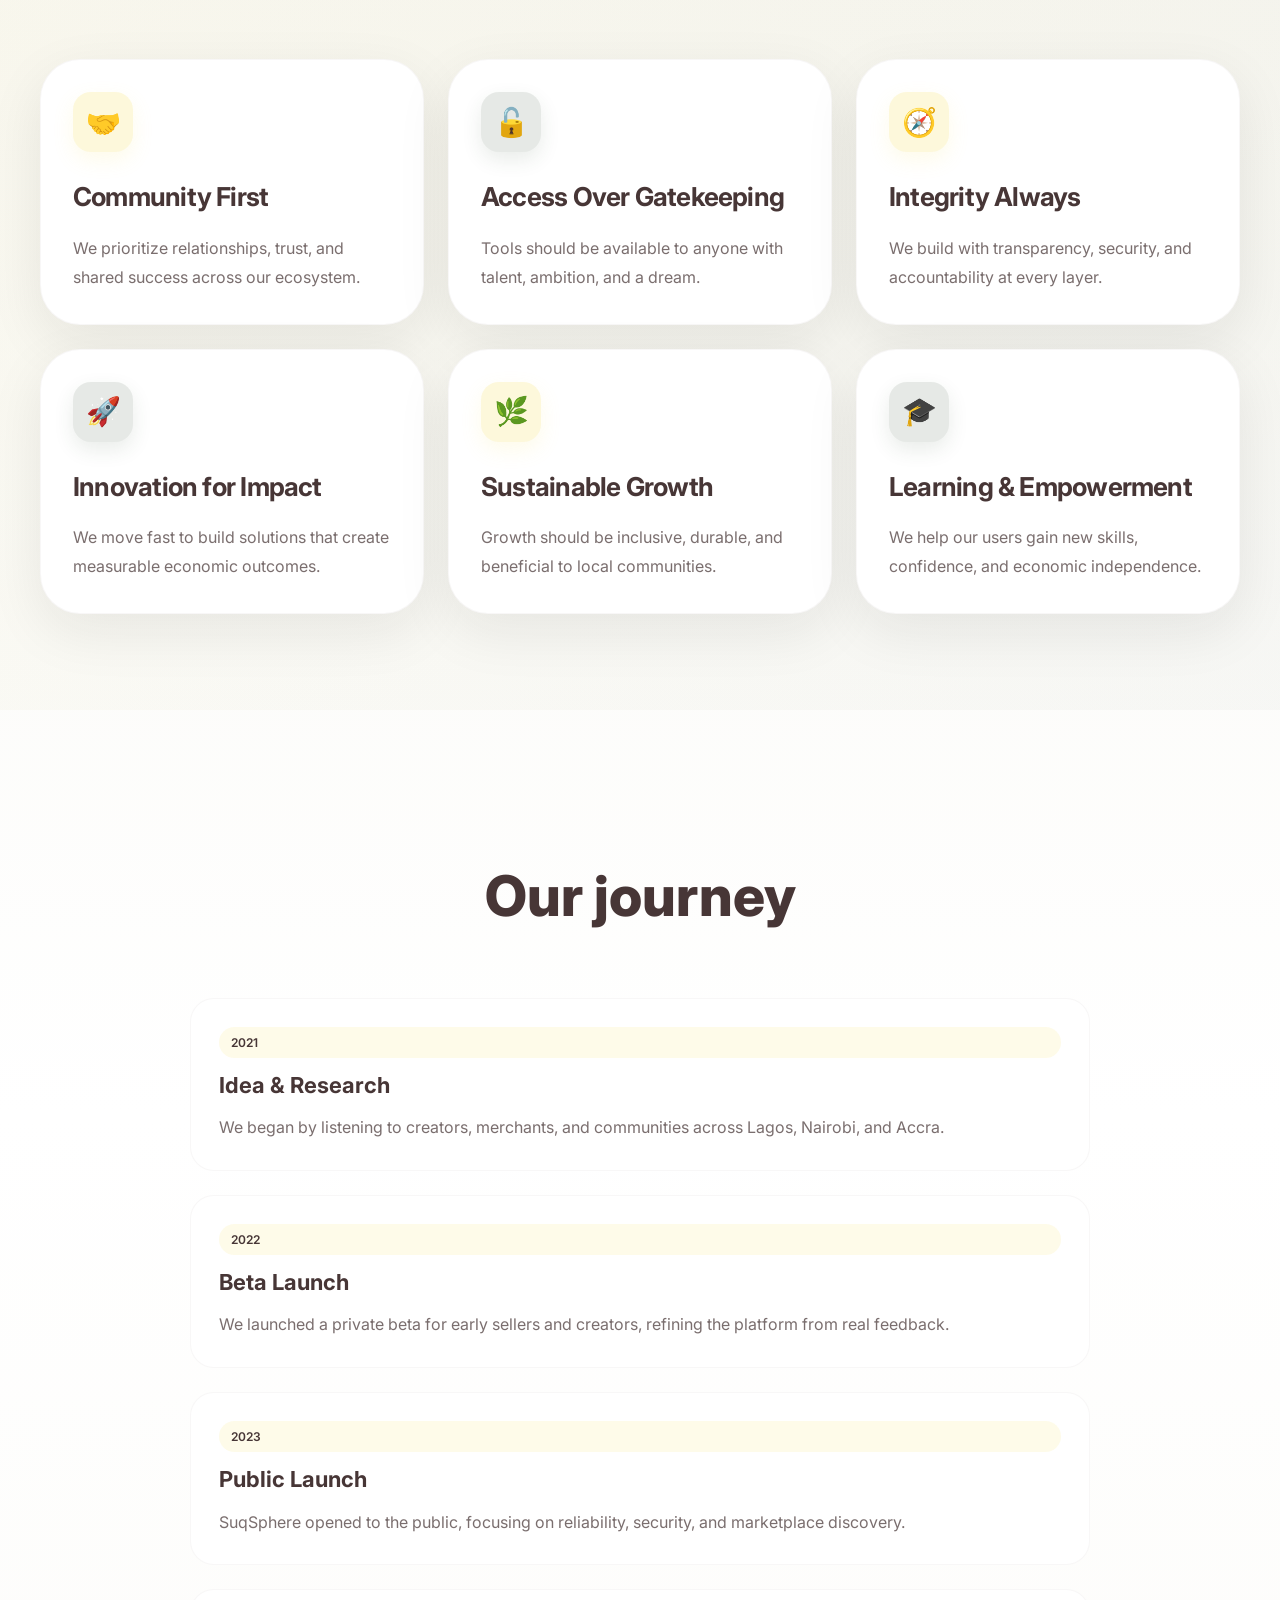
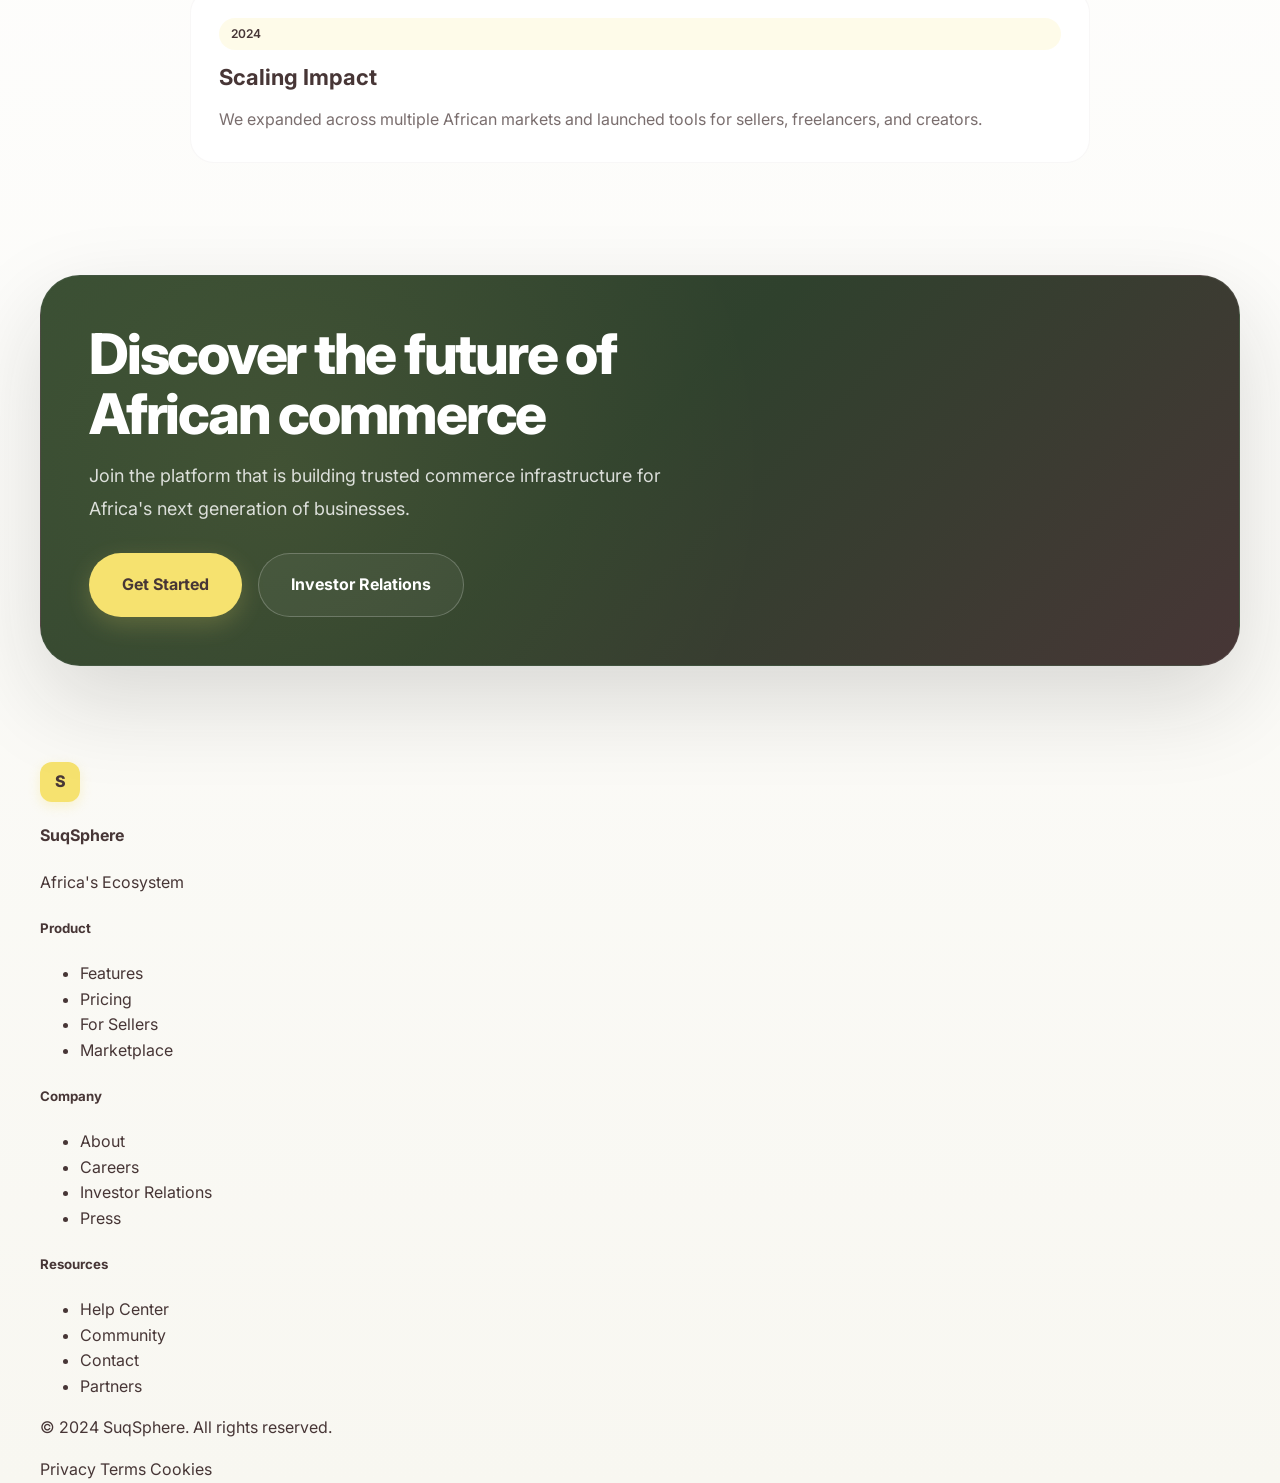
==== commit d20e26de: "Backup changes to GitHub" ====
--- a/about.html
+++ b/about.html
@@ -3,8 +3,8 @@
 <head>
   <meta charset="UTF-8" />
   <meta name="viewport" content="width=device-width, initial-scale=1.0" />
-  <meta name="description" content="Learn about SuqSphere's mission to empower Africa's digital economy" />
-  <title>About SuqSphere — Our Mission & Story</title>
+  <meta name="description" content="SuqSphere - Africa's next-generation digital ecosystem for social, work, and commerce" />
+  <title>SuqSphere — Africa's Digital Ecosystem</title>
   <link rel="preconnect" href="https://fonts.googleapis.com" />
   <link rel="preconnect" href="https://fonts.gstatic.com" crossorigin />
   <link href="https://fonts.googleapis.com/css2?family=Inter:wght@300;400;500;600;700;800&display=swap" rel="stylesheet" />
@@ -14,9 +14,16 @@
   <header class="site-header">
     <div class="container">
       <nav class="nav-shell" id="navShell">
-       <a class="brand logo-brand" href="index.html" aria-label="SuqSphere Home">
+        <div class="brand">
+             <a class="brand logo-brand" href="index.html" aria-label="SuqSphere Home">
   <img src="./images/suq green2.png" alt="SuqSphere logo" class="site-logo">
 </a>
+          <div>
+            <div class="brand-title">SuqSphere</div>
+            <div class="brand-subtitle">Africa's Ecosystem</div>
+          </div>
+        </div>
+
         <div class="nav-links">
           <a href="features.html">Features</a>
           <a href="marketplace.html">Marketplace</a>
--- a/styles.css
+++ b/styles.css
@@ -1525,4 +1525,16 @@
   height: auto;
   display: block;
   object-fit: contain;
+}
+.logo-brand {
+  display: flex;
+  align-items: center;
+  text-decoration: none;
+}
+
+.site-logo {
+  width: 40px;
+  height: auto;
+  display: block;
+  object-fit: contain;
 }
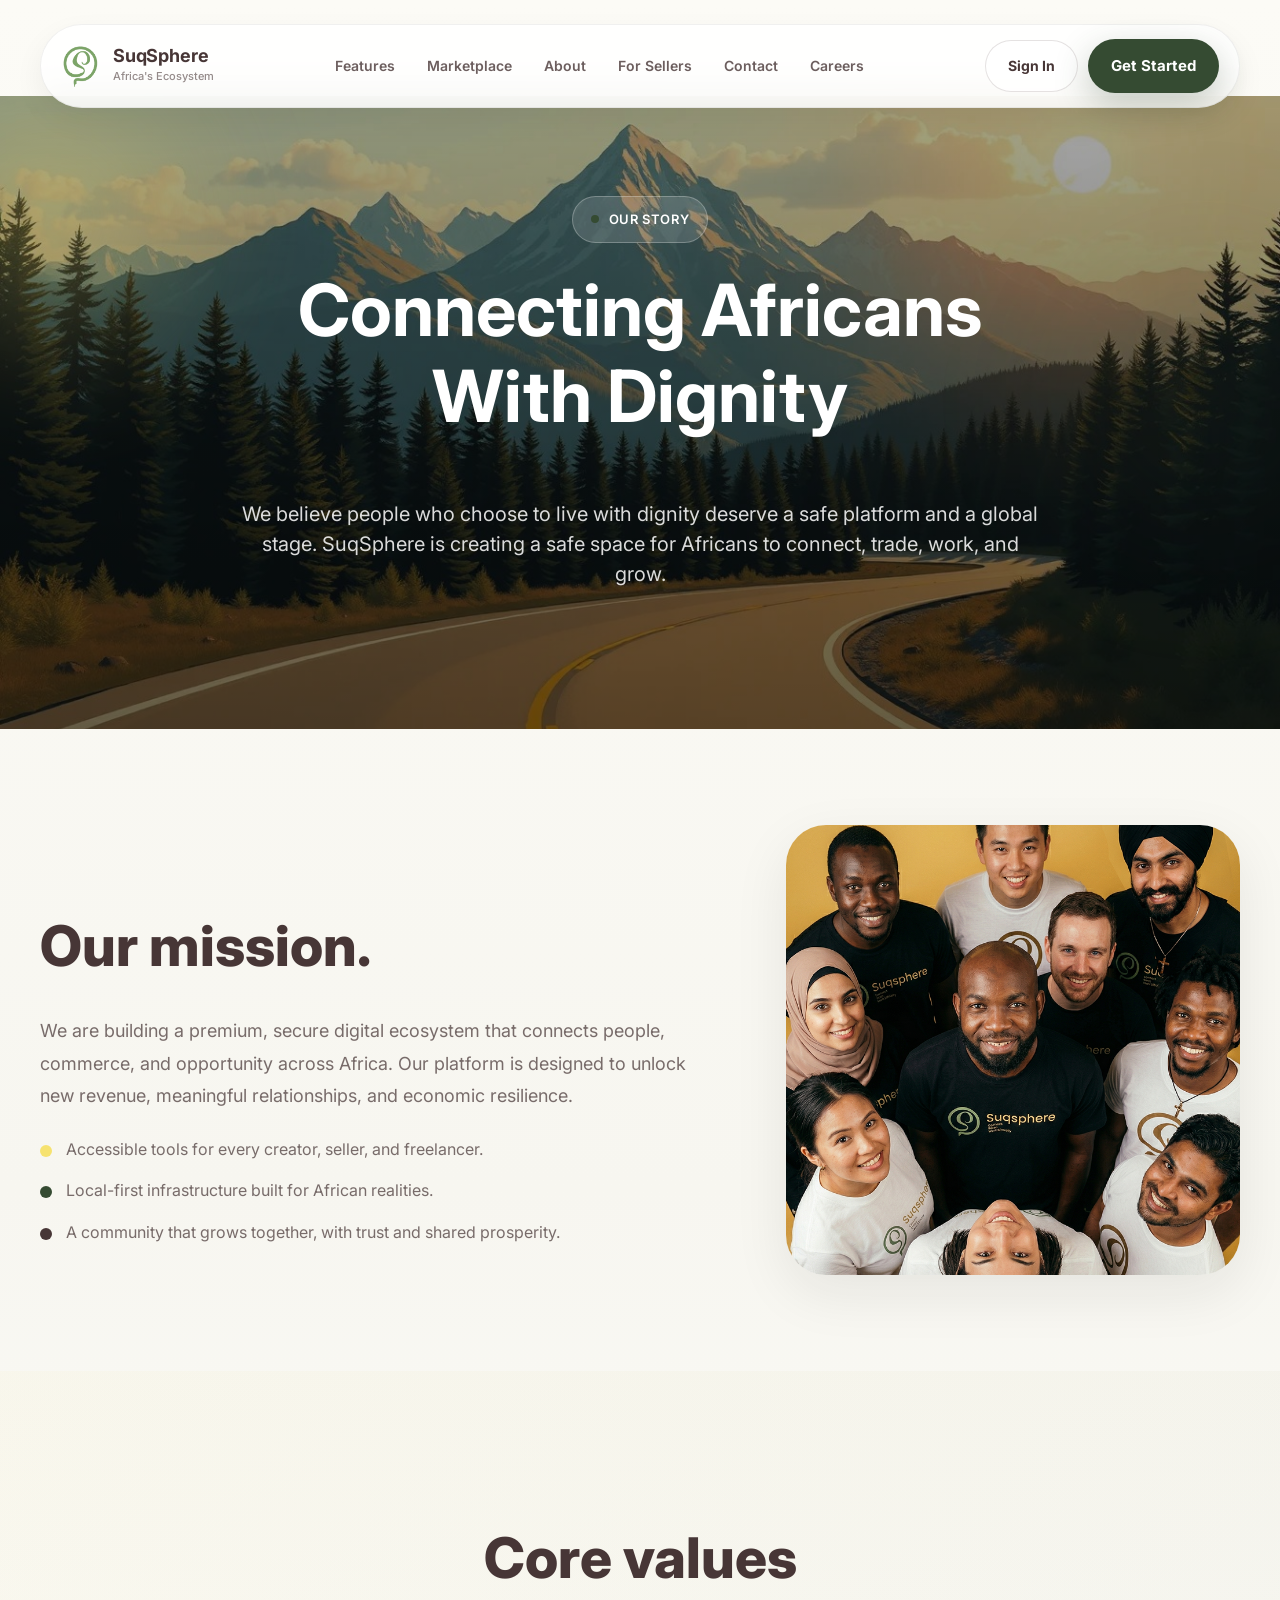
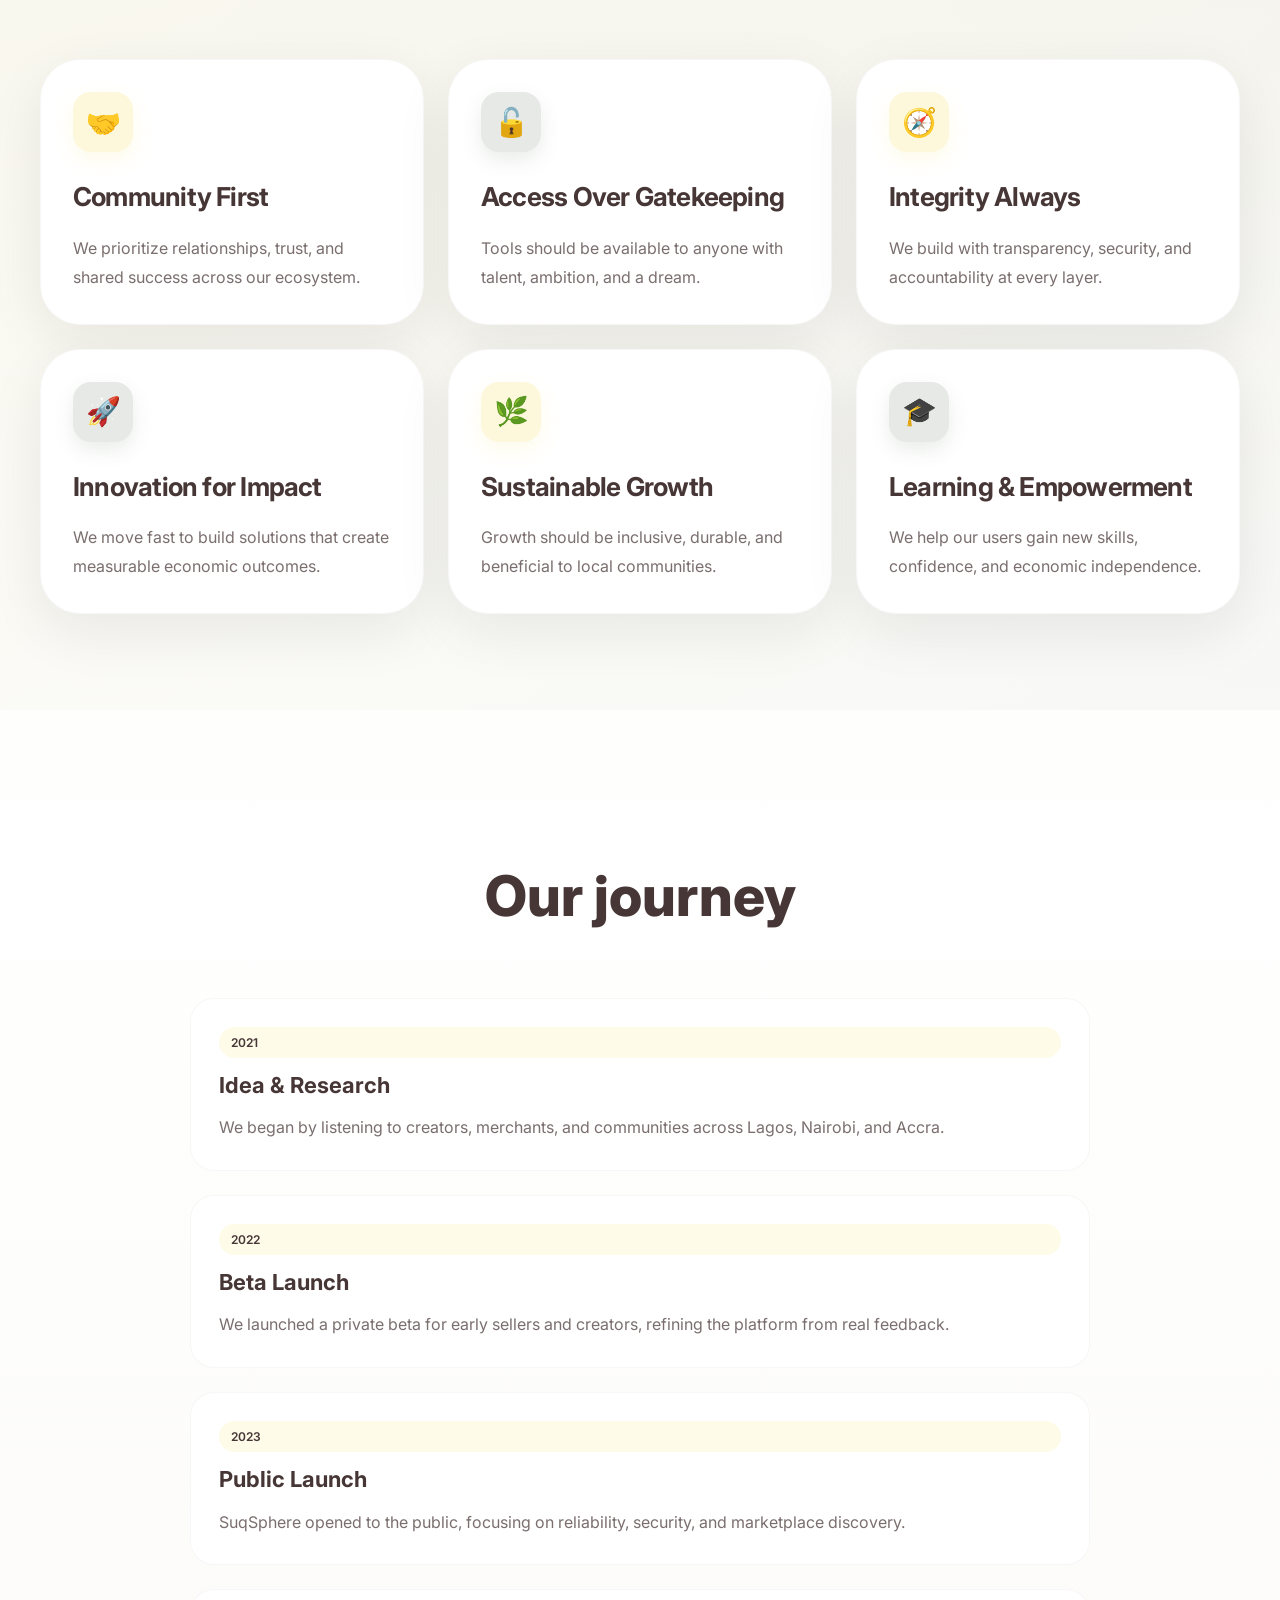
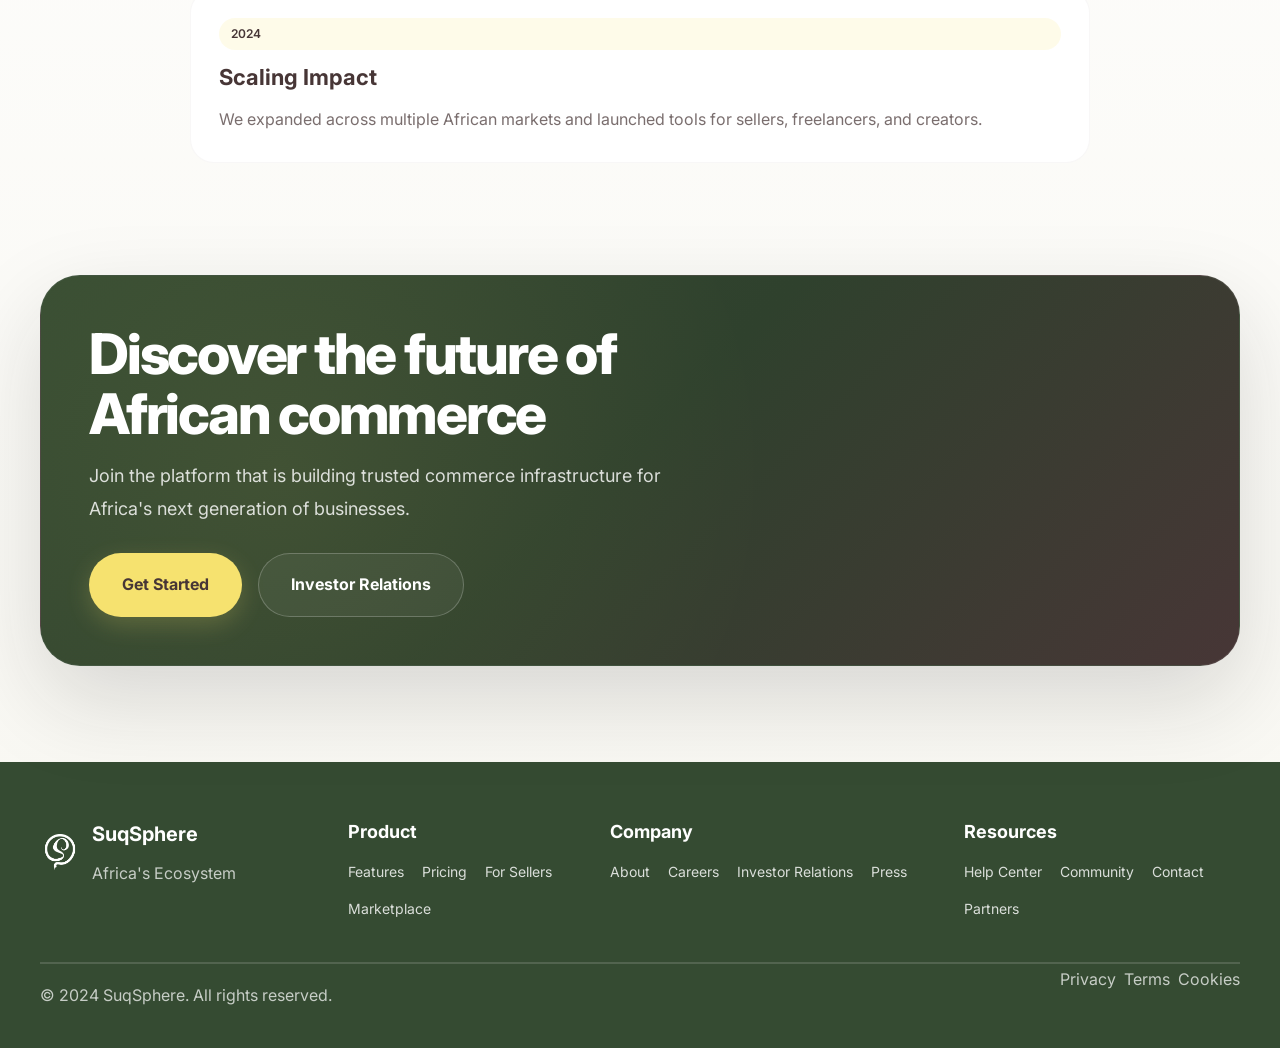
==== commit 890d0e12: "Update website design" ====
--- a/about.html
+++ b/about.html
@@ -5,6 +5,7 @@
   <meta name="viewport" content="width=device-width, initial-scale=1.0" />
   <meta name="description" content="SuqSphere - Africa's next-generation digital ecosystem for social, work, and commerce" />
   <title>SuqSphere — Africa's Digital Ecosystem</title>
+  <link rel="icon" type="image/png" href="./images/icon.png">
   <link rel="preconnect" href="https://fonts.googleapis.com" />
   <link rel="preconnect" href="https://fonts.gstatic.com" crossorigin />
   <link href="https://fonts.googleapis.com/css2?family=Inter:wght@300;400;500;600;700;800&display=swap" rel="stylesheet" />
@@ -28,9 +29,9 @@
           <a href="features.html">Features</a>
           <a href="marketplace.html">Marketplace</a>
           <a href="about.html">About</a>
-          <a href="pricing.html">Pricing</a>
           <a href="vendor.html">For Sellers</a>
           <a href="contact.html">Contact</a>
+          <a href="career.html">Careers</a>
         </div>
         <div class="nav-actions">
           <a class="btn btn-secondary" href="#" style="font-size: 14px;">Sign In</a>
@@ -244,7 +245,9 @@
       <div class="footer-grid">
         <div class="footer-col">
           <div class="footer-brand">
-            <div class="brand-mark">S</div>
+            <div class="brand"><a class="brand logo-brand" href="index.html" aria-label="SuqSphere Home">
+  <img src="./images/suqs.png" alt="SuqSphere logo" class="site-logo">
+</a></div>
             <div>
               <h4>SuqSphere</h4>
               <p>Africa's Ecosystem</p>
--- a/styles.css
+++ b/styles.css
@@ -1537,4 +1537,255 @@
   height: auto;
   display: block;
   object-fit: contain;
+}
+/* Hero video container */
+.hero-video-card {
+  position: relative;
+  overflow: hidden;
+  border-radius: 40px;
+  padding: 20px;
+  background: linear-gradient(
+    160deg,
+    rgba(246, 226, 111, 0.4) 0%,
+    rgba(255, 255, 255, 0.85) 30%,
+    rgba(234, 232, 215, 0.5) 50%,
+    rgba(53, 75, 50, 0.08) 100%
+  );
+  box-shadow: 0 35px 100px rgba(34, 34, 34, 0.14);
+  border: 1px solid rgba(53, 75, 50, 0.1);
+}
+
+.hero-video {
+  width: 100%;
+  height: 640px;
+  object-fit: cover;
+  display: block;
+  border-radius: 32px;
+}
+/* ===== Fix hero video + dashboard overlay ===== */
+
+.hero-visual {
+  position: relative;
+  overflow: visible;
+}
+
+.hero-video-card {
+  position: relative;
+  z-index: 1;
+}
+
+.hero-video {
+  width: 100%;
+  height: 640px;
+  object-fit: cover;
+  display: block;
+  border-radius: 32px;
+}
+
+/* Smaller dashboard card shifted to the right */
+.hero-visual .dashboard {
+  position: absolute;
+  z-index: 5;
+
+  width: 300px;
+  max-width: 300px;
+
+  left: auto;
+  right: -161px;
+  top: 50%;
+  bottom: auto;
+
+  transform: translateY(-50%);
+
+  padding: 14px;
+  border-radius: 24px;
+  background: rgba(255, 255, 255, 0.96);
+  box-shadow: 0 20px 60px rgba(40, 40, 40, 0.16);
+}
+
+/* Make dashboard content compact */
+.hero-visual .dashboard-grid {
+  display: grid;
+  grid-template-columns: 1fr;
+  gap: 12px;
+}
+
+/* Hide the second column so the card becomes smaller */
+.hero-visual .side-stack {
+  display: none;
+}
+
+.hero-visual .panel {
+  padding: 14px;
+  border-radius: 20px;
+}
+
+.hero-visual .panel h3 {
+  font-size: 17px;
+  line-height: 1.25;
+}
+
+.hero-visual .badge-chip {
+  font-size: 11px;
+  padding: 7px 9px;
+  border-radius: 14px;
+  white-space: nowrap;
+}
+
+.hero-visual .stat-grid {
+  grid-template-columns: 1fr 1fr;
+  gap: 8px;
+  margin-top: 12px;
+}
+
+.hero-visual .stat-card,
+.hero-visual .task-card {
+  padding: 10px;
+  border-radius: 14px;
+}
+
+.hero-visual .stat-title {
+  font-size: 11px;
+  margin-bottom: 4px;
+}
+
+.hero-visual .stat-value {
+  font-size: 21px;
+}
+
+.hero-visual .task-list {
+  gap: 7px;
+  margin-top: 10px;
+}
+
+.hero-visual .task-item {
+  font-size: 12px;
+  padding: 7px 8px;
+  border-radius: 12px;
+}
+
+.hero-visual .check {
+  width: 15px;
+  height: 15px;
+  font-size: 10px;
+}
+@media (max-width: 820px) {
+  .hero-visual .dashboard {
+    width: calc(100% - 32px);
+    max-width: none;
+
+    left: 16px;
+    right: 16px;
+    top: auto;
+    bottom: 16px;
+
+    transform: none;
+  }
+}
+/* Footer layout */
+.footer {
+  padding: 56px 0 24px;
+  background: var(--green);
+  color: #fff;
+}
+
+.footer-grid {
+  display: grid;
+  grid-template-columns: 1.2fr 1fr 1.4fr 1.2fr;
+  gap: 32px;
+  align-items: flex-start;
+}
+
+/* Make footer links horizontal */
+.footer-col ul {
+  list-style: none;
+  padding: 0;
+  margin: 12px 0 0;
+  display: flex;
+  flex-wrap: wrap;
+  gap: 12px 18px;
+}
+
+.footer-col li {
+  margin: 0;
+}
+
+.footer-col a {
+  color: rgba(255, 255, 255, 0.82);
+  text-decoration: none;
+  font-size: 14px;
+}
+
+.footer-col a:hover {
+  color: var(--yellow);
+}
+
+.footer-col h5 {
+  margin: 0;
+  font-size: 18px;
+  color: #fff;
+}
+
+.footer-brand {
+  display: flex;
+  align-items: center;
+  gap: 12px;
+}
+
+.footer-brand h4 {
+  margin: 0;
+  font-size: 20px;
+}
+
+.footer-brand p {
+  margin: 11px 0 0;
+  color: rgba(255, 255, 255, 0.72);
+}
+
+/* Bottom footer */
+.footer-bottom {
+  margin-top: 40px;
+  padding-top: 3px;
+  border-top: 2px solid rgba(255, 255, 255, 0.14);
+  display: flex;
+  justify-content: space-between;
+  align-items: right;
+  gap: 6px;
+  flex-wrap: wrap;
+}
+
+.footer-bottom p {
+  margin: 3;
+  color: rgba(255, 255, 255, 0.72);
+}
+
+.footer-legal {
+  display: flex;
+  gap: 8px;
+}
+
+.footer-legal a {
+  color: rgba(255, 255, 255, 0.72);
+  text-decoration: none;
+}
+
+.footer-legal a:hover {
+  color: var(--yellow);
+}
+
+/* Mobile */
+@media (max-width: 420px) {
+  .footer-grid {
+    grid-template-columns: 1fr;
+  }
+
+  .footer-col ul {
+    flex-direction: column;
+    gap: 4px;
+  }
+
+  .footer-bottom {
+    flex-direction: column;
+    align-items: flex-start;
+  }
 }
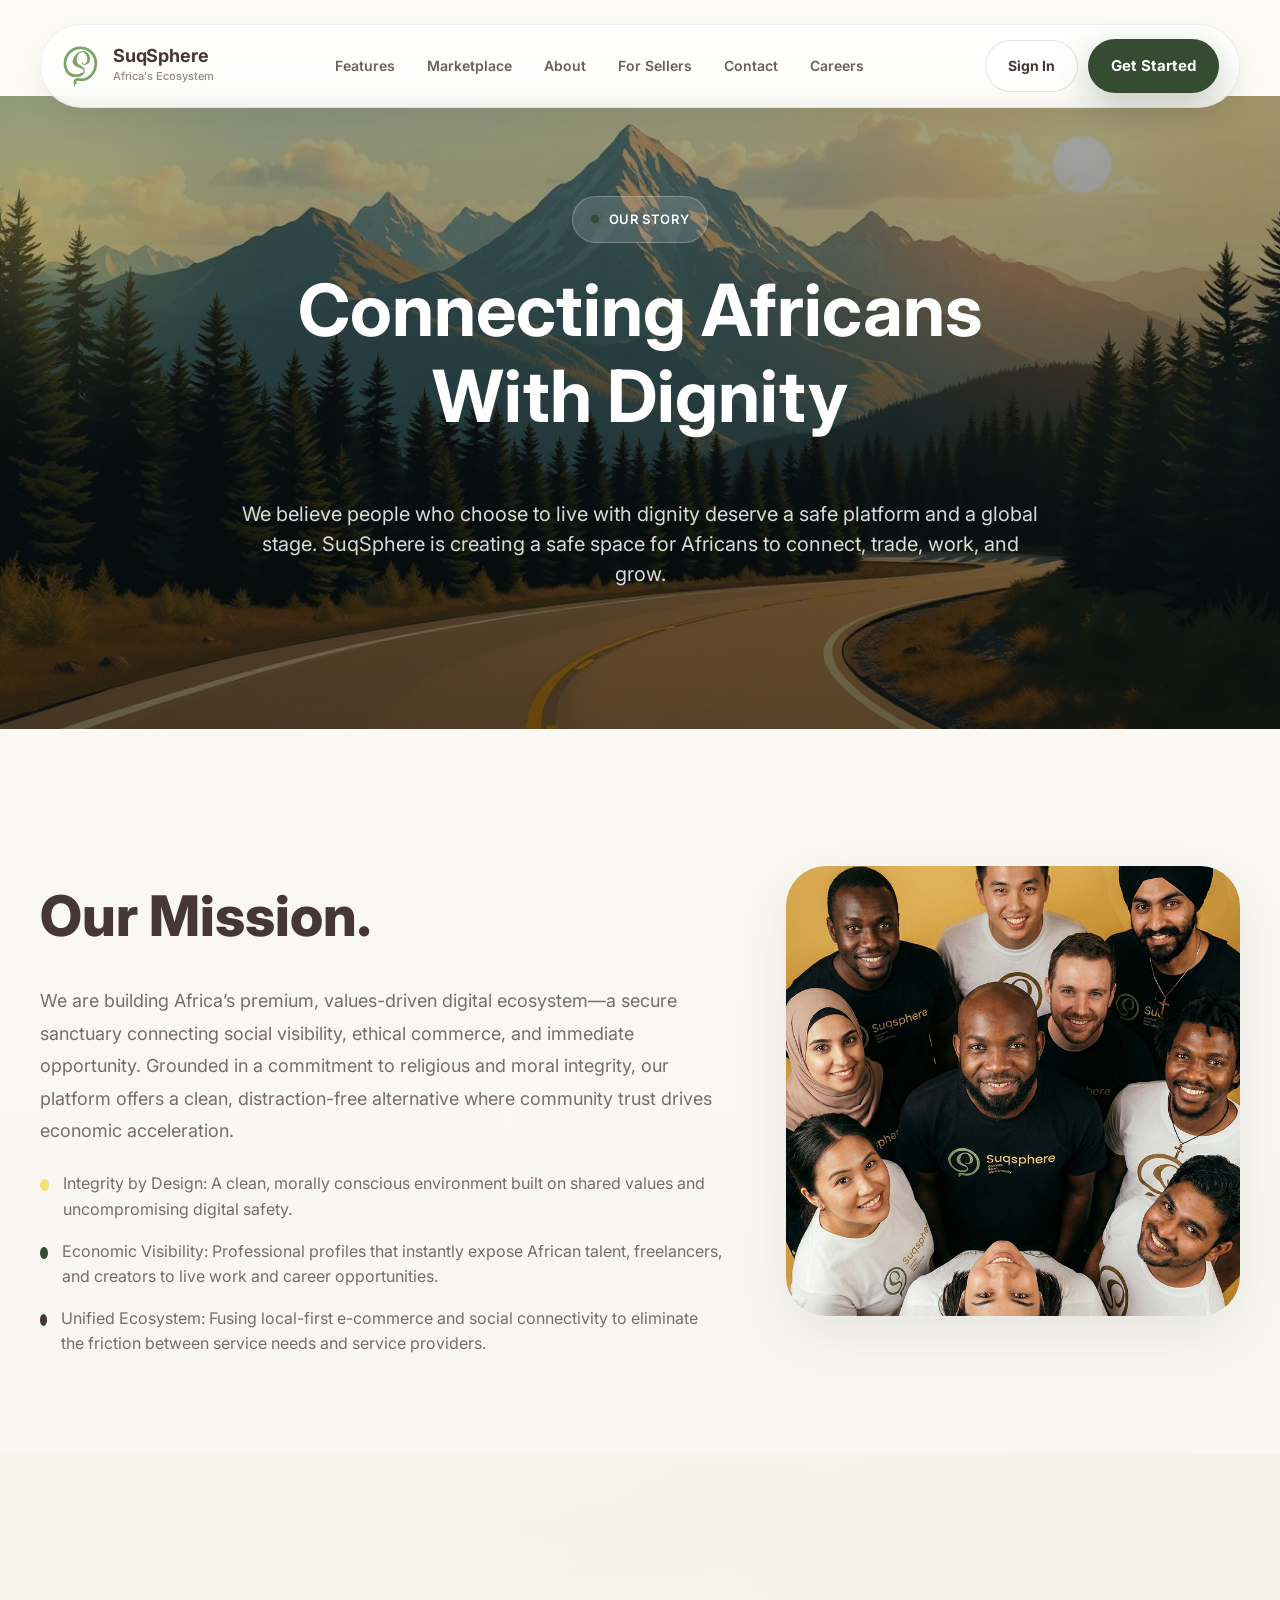
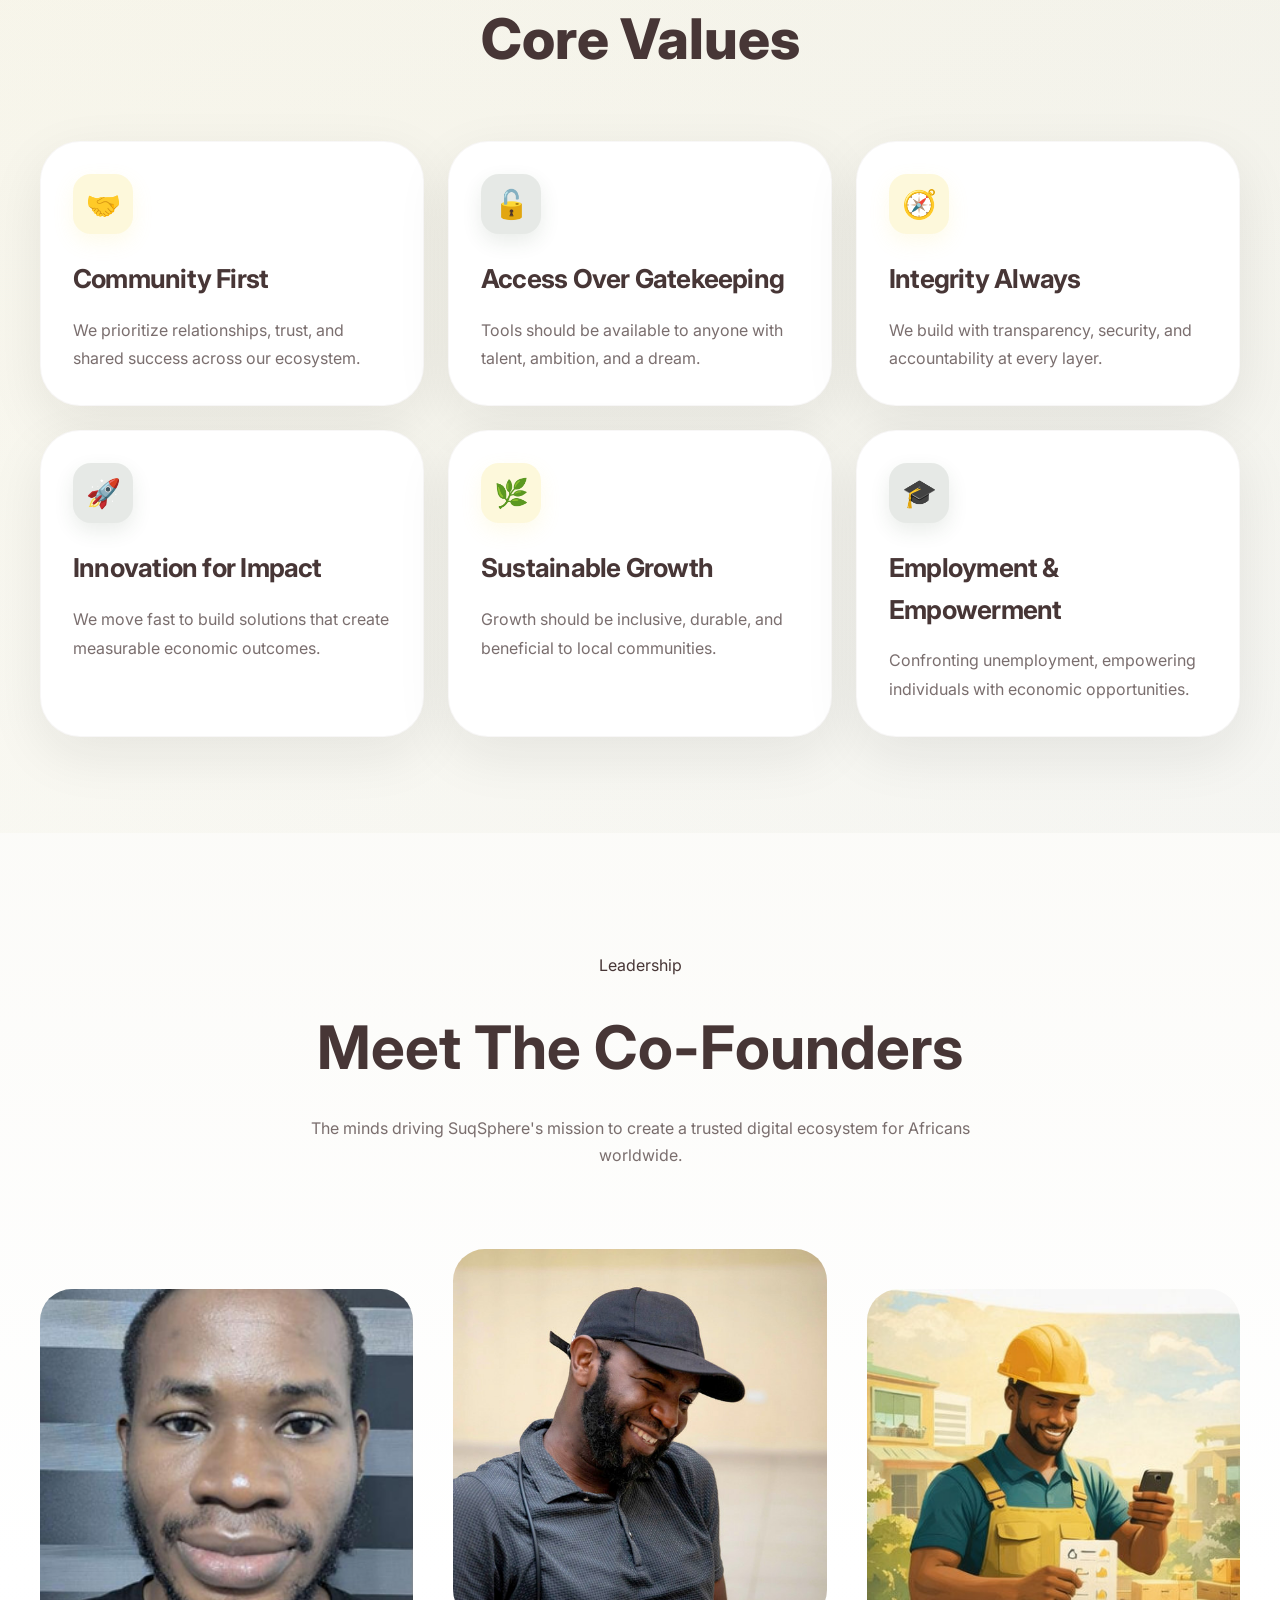
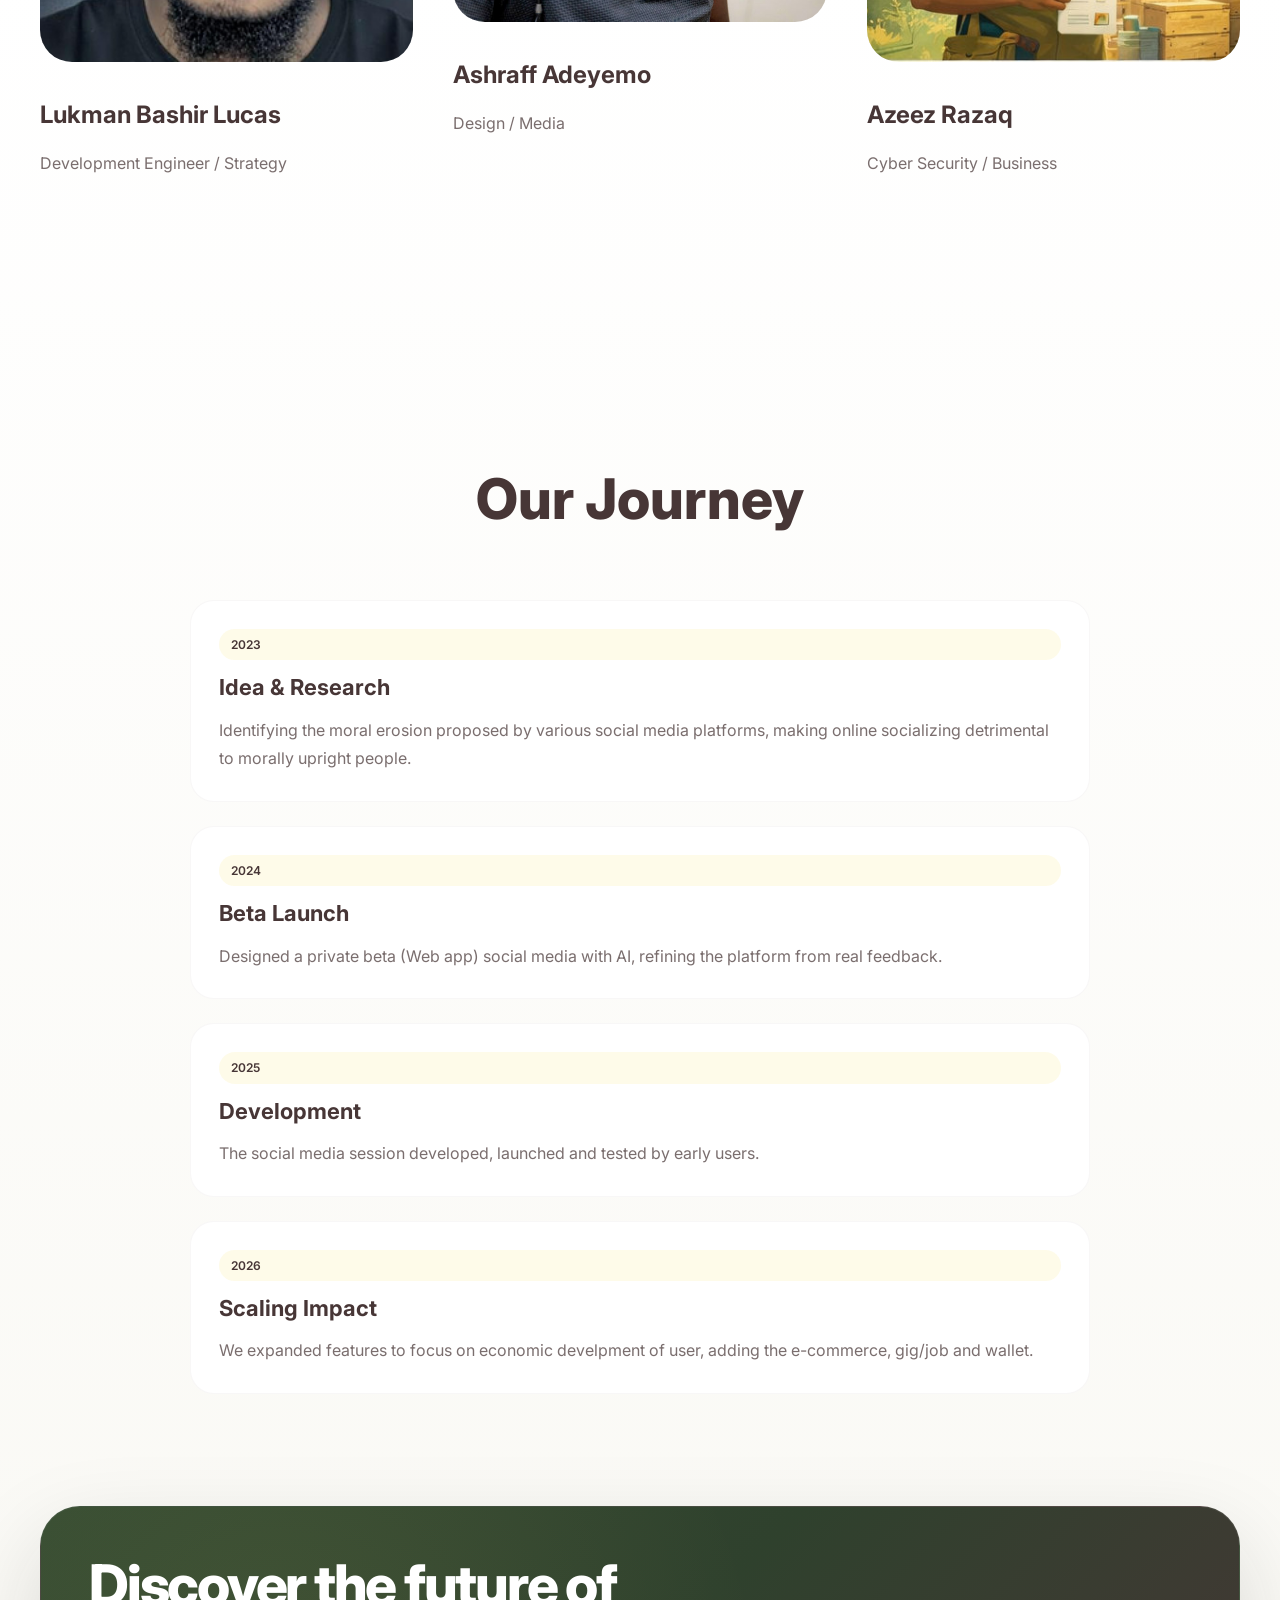
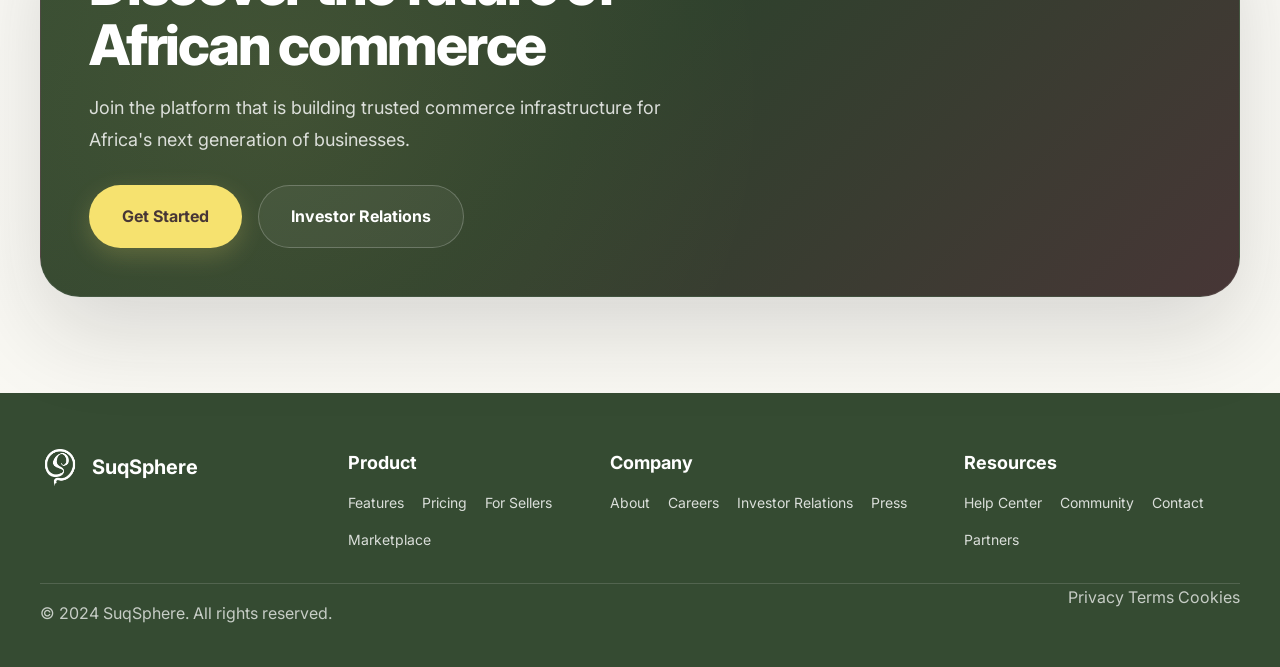
==== commit 7ffac50c: "Backup changes to GitHub" ====
--- a/about.html
+++ b/about.html
@@ -31,7 +31,7 @@
           <a href="about.html">About</a>
           <a href="vendor.html">For Sellers</a>
           <a href="contact.html">Contact</a>
-          <a href="career.html">Careers</a>
+          <a href="careers.html">Careers</a>
         </div>
         <div class="nav-actions">
           <a class="btn btn-secondary" href="#" style="font-size: 14px;">Sign In</a>
@@ -107,22 +107,23 @@
     <div class="container">
       <div style="display: grid; grid-template-columns: 1.2fr 0.8fr; gap: 64px; align-items: center;">
         <div class="reveal">
-          <h2 style="font-size: clamp(36px, 4.5vw, 56px); font-weight: 800; margin-bottom: 24px;">Our mission.</h2>
+          <h2 style="font-size: clamp(36px, 4.5vw, 56px); font-weight: 800; margin-bottom: 24px;">Our Mission.</h2>
           <p style="font-size: 18px; color: var(--muted); line-height: 1.8; margin-bottom: 24px;">
-            We are building a premium, secure digital ecosystem that connects people, commerce, and opportunity across Africa. Our platform is designed to unlock new revenue, meaningful relationships, and economic resilience.
-          </p>
+           We are building Africa’s premium, values-driven digital ecosystem—a secure sanctuary connecting social visibility, ethical commerce, and immediate opportunity. 
+           Grounded in a commitment to religious and moral integrity, our platform offers a clean, distraction-free alternative where community trust drives economic acceleration.
+
           <div style="display: grid; gap: 16px;">
             <div style="display: flex; gap: 14px; align-items: start;">
               <div style="width: 12px; height: 12px; border-radius: 50%; background: var(--yellow); margin-top: 8px;"></div>
-              <p style="margin: 0; color: var(--muted);">Accessible tools for every creator, seller, and freelancer.</p>
+              <p style="margin: 0; color: var(--muted);">Integrity by Design: A clean, morally conscious environment built on shared values and uncompromising digital safety.</p>
             </div>
             <div style="display: flex; gap: 14px; align-items: start;">
               <div style="width: 12px; height: 12px; border-radius: 50%; background: var(--green); margin-top: 8px;"></div>
-              <p style="margin: 0; color: var(--muted);">Local-first infrastructure built for African realities.</p>
+              <p style="margin: 0; color: var(--muted);">Economic Visibility: Professional profiles that instantly expose African talent, freelancers, and creators to live work and career opportunities.</p>
             </div>
             <div style="display: flex; gap: 14px; align-items: start;">
               <div style="width: 12px; height: 12px; border-radius: 50%; background: var(--brown); margin-top: 8px;"></div>
-              <p style="margin: 0; color: var(--muted);">A community that grows together, with trust and shared prosperity.</p>
+              <p style="margin: 0; color: var(--muted);">Unified Ecosystem: Fusing local-first e-commerce and social connectivity to eliminate the friction between service needs and service providers.</p>
             </div>
           </div>
         </div>
@@ -154,7 +155,7 @@
   <!-- Values -->
   <section class="section" style="background: linear-gradient(135deg, rgba(246, 226, 111, 0.05) 0%, rgba(53, 75, 50, 0.03) 100%);">
     <div class="container">
-      <h2 class="reveal" style="font-size: clamp(36px, 4.5vw, 56px); font-weight: 800; text-align: center; margin-bottom: 56px;">Core values</h2>
+      <h2 class="reveal" style="font-size: clamp(36px, 4.5vw, 56px); font-weight: 800; text-align: center; margin-bottom: 56px;">Core Values</h2>
       <div class="card-grid">
         <div class="reveal feature-card card-hover">
           <div class="feature-icon yellow">🤝</div>
@@ -183,37 +184,87 @@
         </div>
         <div class="reveal feature-card card-hover">
           <div class="feature-icon green">🎓</div>
-          <h3>Learning & Empowerment</h3>
-          <p>We help our users gain new skills, confidence, and economic independence.</p>
+          <h3>Employment & Empowerment</h3>
+          <p>Confronting unemployment, empowering individuals with economic opportunities.</p>
         </div>
       </div>
     </div>
   </section>
+
+  <section class="co-founders-section">
+    <div class="container">
+
+        <div class="section-header reveal">
+            <span class="section-label">Leadership</span>
+            <h2>Meet The Co-Founders</h2>
+            <p>The minds driving SuqSphere's mission to create a trusted digital ecosystem for Africans worldwide.</p>
+        </div>
+
+        <div class="founders-grid">
+
+            <div class="founder-card founder-left">
+                <div class="founder-image">
+                    <img src="images/lukman.jpg" alt="Lukman Bashir Lucas">
+                </div>
+
+                <div class="founder-info">
+                    <h3>Lukman Bashir Lucas</h3>
+                    <p>Development Engineer / Strategy</p>
+                </div>
+            </div>
+
+            <div class="founder-card founder-center">
+                <div class="founder-image">
+                    <img src="images/ashraff.jpg" alt="Ashraff Adeyemo">
+                </div>
+
+                <div class="founder-info">
+                    <h3>Ashraff Adeyemo</h3>
+                    <p>Design / Media</p>
+                </div>
+            </div>
+
+            <div class="founder-card founder-right">
+                <div class="founder-image">
+                    <img src="images/azeez.jpg" alt="Azeez Razaq">
+                </div>
+
+                <div class="founder-info">
+                    <h3>Azeez Razaq</h3>
+                    <p>Cyber Security / Business</p>
+                </div>
+            </div>
+
+        </div>
+
+    </div>
+</section>
 
   <!-- Timeline -->
   <section class="section">
     <div class="container">
-      <h2 class="reveal" style="font-size: clamp(36px, 4.5vw, 56px); font-weight: 800; text-align: center; margin-bottom: 56px;">Our journey</h2>
+      <h2 class="reveal" style="font-size: clamp(36px, 4.5vw, 56px); font-weight: 800; text-align: center; margin-bottom: 56px;">Our Journey</h2>
       <div style="display: grid; gap: 24px; max-width: 900px; margin: 0 auto;">
         <div class="reveal" style="background: var(--white); padding: 28px; border-radius: var(--radius-lg); border: 1px solid var(--border-light); display: grid; gap: 10px;">
-          <span class="badge yellow">2021</span>
+          <span class="badge yellow">2023</span>
           <h3 style="margin: 0; font-size: 22px; font-weight: 700;">Idea & Research</h3>
-          <p style="margin: 0; color: var(--muted); line-height: 1.8;">We began by listening to creators, merchants, and communities across Lagos, Nairobi, and Accra.</p>
+          <p style="margin: 0; color: var(--muted); line-height: 1.8;">Identifying the moral erosion proposed by various social media platforms, making online socializing detrimental to morally upright people.</p>
+        </div>
+         <div class="reveal" style="background: var(--white); padding: 28px; border-radius: var(--radius-lg); border: 1px solid var(--border-light); display: grid; gap: 10px;">
+          <span class="badge yellow">2024</span>
+          <h3 style="margin: 0; font-size: 22px; font-weight: 700;">Beta Launch</h3>
+          <p style="margin: 0; color: var(--muted); line-height: 1.8;">Designed a private beta (Web app) social media with AI, refining the platform from real feedback.</p>
         </div>
         <div class="reveal" style="background: var(--white); padding: 28px; border-radius: var(--radius-lg); border: 1px solid var(--border-light); display: grid; gap: 10px;">
-          <span class="badge green">2022</span>
-          <h3 style="margin: 0; font-size: 22px; font-weight: 700;">Beta Launch</h3>
-          <p style="margin: 0; color: var(--muted); line-height: 1.8;">We launched a private beta for early sellers and creators, refining the platform from real feedback.</p>
+          <span class="badge green">2025</span>
+          <h3 style="margin: 0; font-size: 22px; font-weight: 700;">Development</h3>
+          <p style="margin: 0; color: var(--muted); line-height: 1.8;">The social media session developed, launched and tested by early users.</p>
+        
         </div>
         <div class="reveal" style="background: var(--white); padding: 28px; border-radius: var(--radius-lg); border: 1px solid var(--border-light); display: grid; gap: 10px;">
-          <span class="badge yellow">2023</span>
-          <h3 style="margin: 0; font-size: 22px; font-weight: 700;">Public Launch</h3>
-          <p style="margin: 0; color: var(--muted); line-height: 1.8;">SuqSphere opened to the public, focusing on reliability, security, and marketplace discovery.</p>
-        </div>
-        <div class="reveal" style="background: var(--white); padding: 28px; border-radius: var(--radius-lg); border: 1px solid var(--border-light); display: grid; gap: 10px;">
-          <span class="badge green">2024</span>
+          <span class="badge green">2026</span>
           <h3 style="margin: 0; font-size: 22px; font-weight: 700;">Scaling Impact</h3>
-          <p style="margin: 0; color: var(--muted); line-height: 1.8;">We expanded across multiple African markets and launched tools for sellers, freelancers, and creators.</p>
+          <p style="margin: 0; color: var(--muted); line-height: 1.8;">We expanded features to focus on economic develpment of user, adding the e-commerce, gig/job and wallet.</p>
         </div>
       </div>
     </div>
@@ -245,12 +296,11 @@
       <div class="footer-grid">
         <div class="footer-col">
           <div class="footer-brand">
-            <div class="brand"><a class="brand logo-brand" href="index.html" aria-label="SuqSphere Home">
+            <div class="brand-mar"><a class="brand logo-brand" href="index.html" aria-label="SuqSphere Home">
   <img src="./images/suqs.png" alt="SuqSphere logo" class="site-logo">
 </a></div>
             <div>
               <h4>SuqSphere</h4>
-              <p>Africa's Ecosystem</p>
             </div>
           </div>
         </div>
--- a/styles.css
+++ b/styles.css
@@ -1744,24 +1744,24 @@
 
 /* Bottom footer */
 .footer-bottom {
-  margin-top: 40px;
-  padding-top: 3px;
-  border-top: 2px solid rgba(255, 255, 255, 0.14);
+  margin-top: 30px;
+  padding-top: 1px;
+  border-top: 1px solid rgba(255, 255, 255, 0.14);
   display: flex;
   justify-content: space-between;
-  align-items: right;
-  gap: 6px;
+  align-items: left;
+  gap: 7px;
   flex-wrap: wrap;
 }
 
 .footer-bottom p {
-  margin: 3;
+  margin: 1;
   color: rgba(255, 255, 255, 0.72);
 }
 
 .footer-legal {
   display: flex;
-  gap: 8px;
+  gap: 4px
 }
 
 .footer-legal a {
@@ -1788,4 +1788,123 @@
     flex-direction: column;
     align-items: flex-start;
   }
-}+}
+
+.co-founders-section{
+    padding:120px 0;
+    position:relative;
+    overflow:hidden;
+}
+
+.section-header{
+    text-align:center;
+    max-width:700px;
+    margin:0 auto 80px;
+}
+
+.section-header h2{
+    font-size:clamp(42px,5vw,60px);
+    margin:20px 0;
+}
+
+.section-header p{
+    color:var(--muted);
+    line-height:1.7;
+}
+
+.founders-grid{
+    display:grid;
+    grid-template-columns:repeat(3,1fr);
+    gap:40px;
+}
+
+.founder-card{
+    transition:all .6s ease;
+}
+
+.founder-image{
+    overflow:hidden;
+    border-radius:32px;
+    aspect-ratio:1/1;
+}
+
+.founder-image img{
+    width:100%;
+    height:100%;
+    object-fit:cover;
+    transition:transform .8s ease;
+}
+
+.founder-card:hover img{
+    transform:scale(1.05);
+}
+
+.founder-info{
+    padding-top:10px;
+}
+
+.founder-info h3{
+    margin-bottom:0.1px;
+    font-size:24px;
+}
+
+.founder-info p{
+    color:var(--muted);
+}
+
+/* staggered layout */
+
+.founder-left{
+    margin-top:40px;
+}
+
+.founder-center{
+    margin-top:0;
+    transform:scale(1.05);
+}
+
+.founder-center.active{
+    transform:scale(1.05);
+}
+.founder-right{
+    margin-top:40px;
+}
+
+/* mobile */
+
+@media(max-width:900px){
+
+    .founders-grid{
+        grid-template-columns:1fr;
+    }
+
+    .founder-left,
+    .founder-center,
+    .founder-right{
+        margin-top:0;
+    }
+}
+
+.founder-card{
+    opacity:0;
+    transition:
+        opacity .9s ease,
+        transform .9s cubic-bezier(.22,1,.36,1);
+}
+
+.founder-left{
+    transform:translateX(-120px);
+}
+
+.founder-center{
+    transform:translateY(100px);
+}
+
+.founder-right{
+    transform:translateX(120px);
+}
+
+.founder-card.active{
+    opacity:1;
+    transform:translate(0,0);
+}
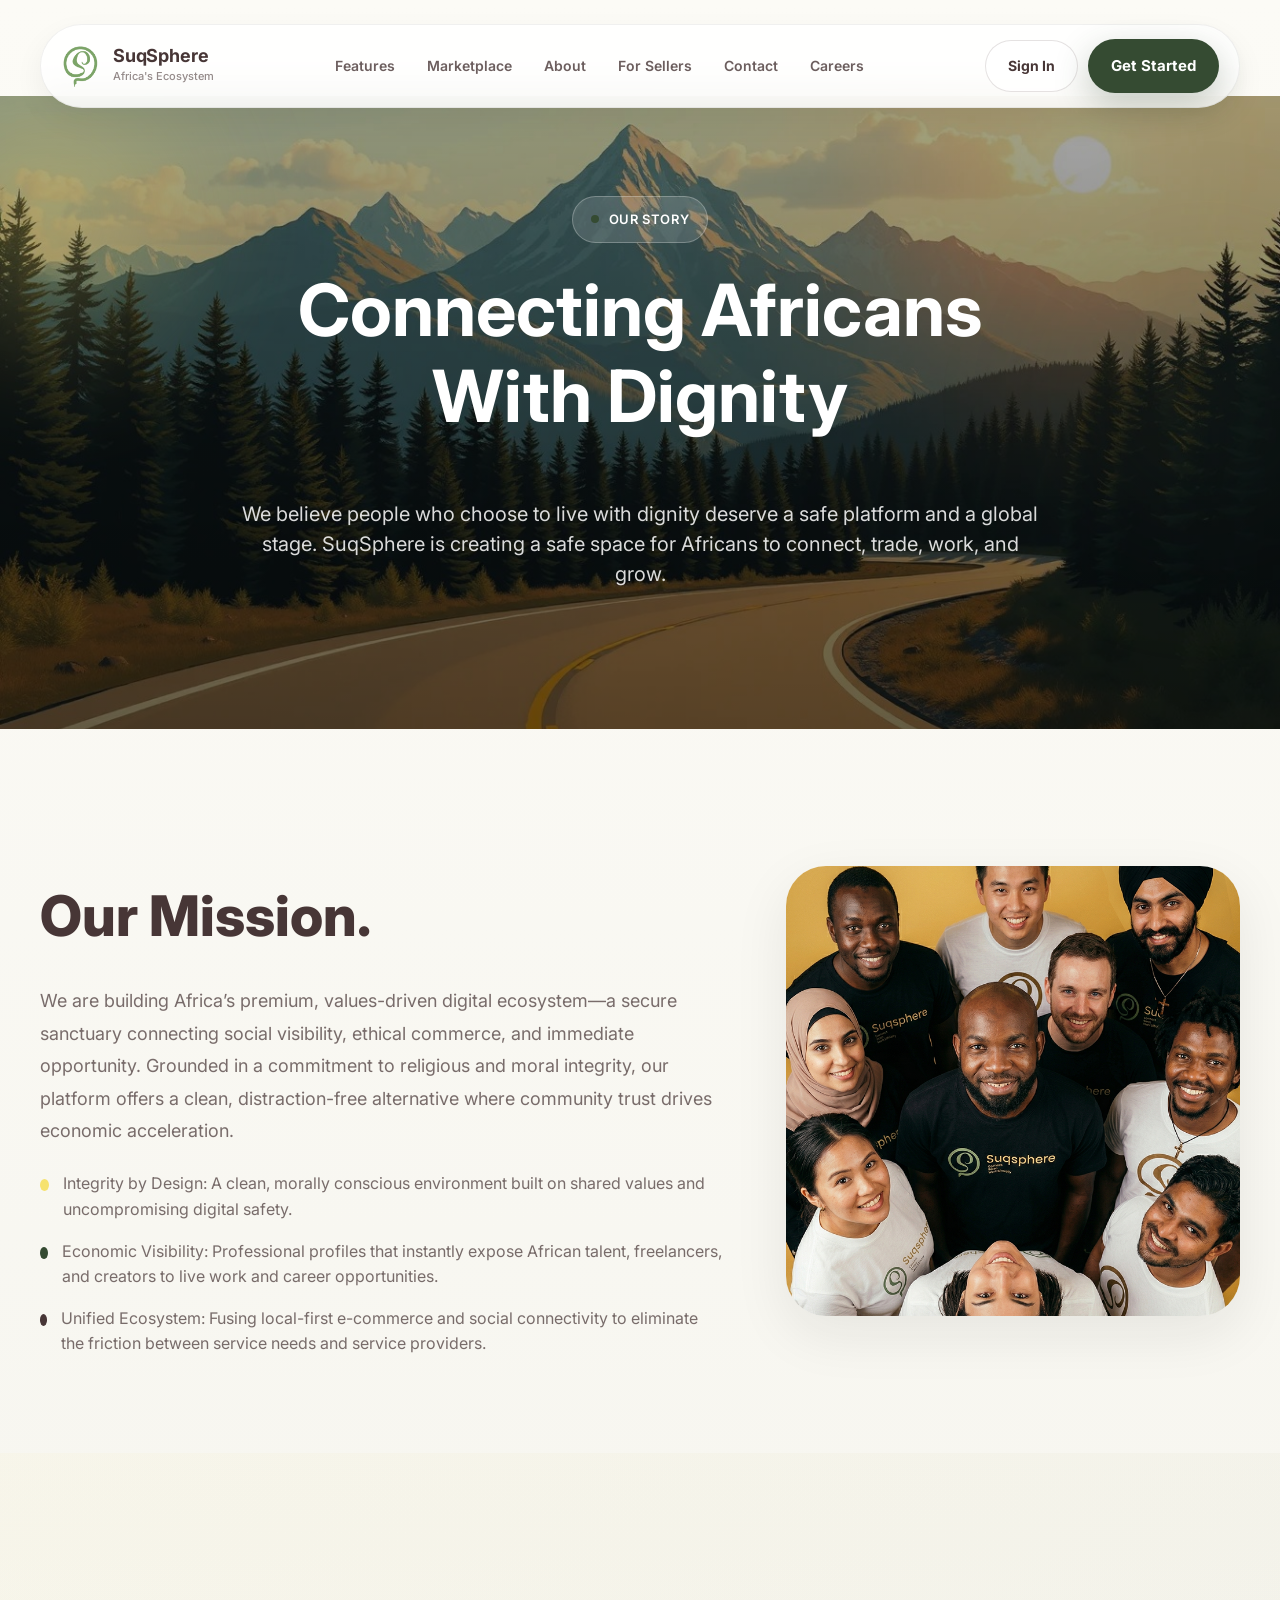
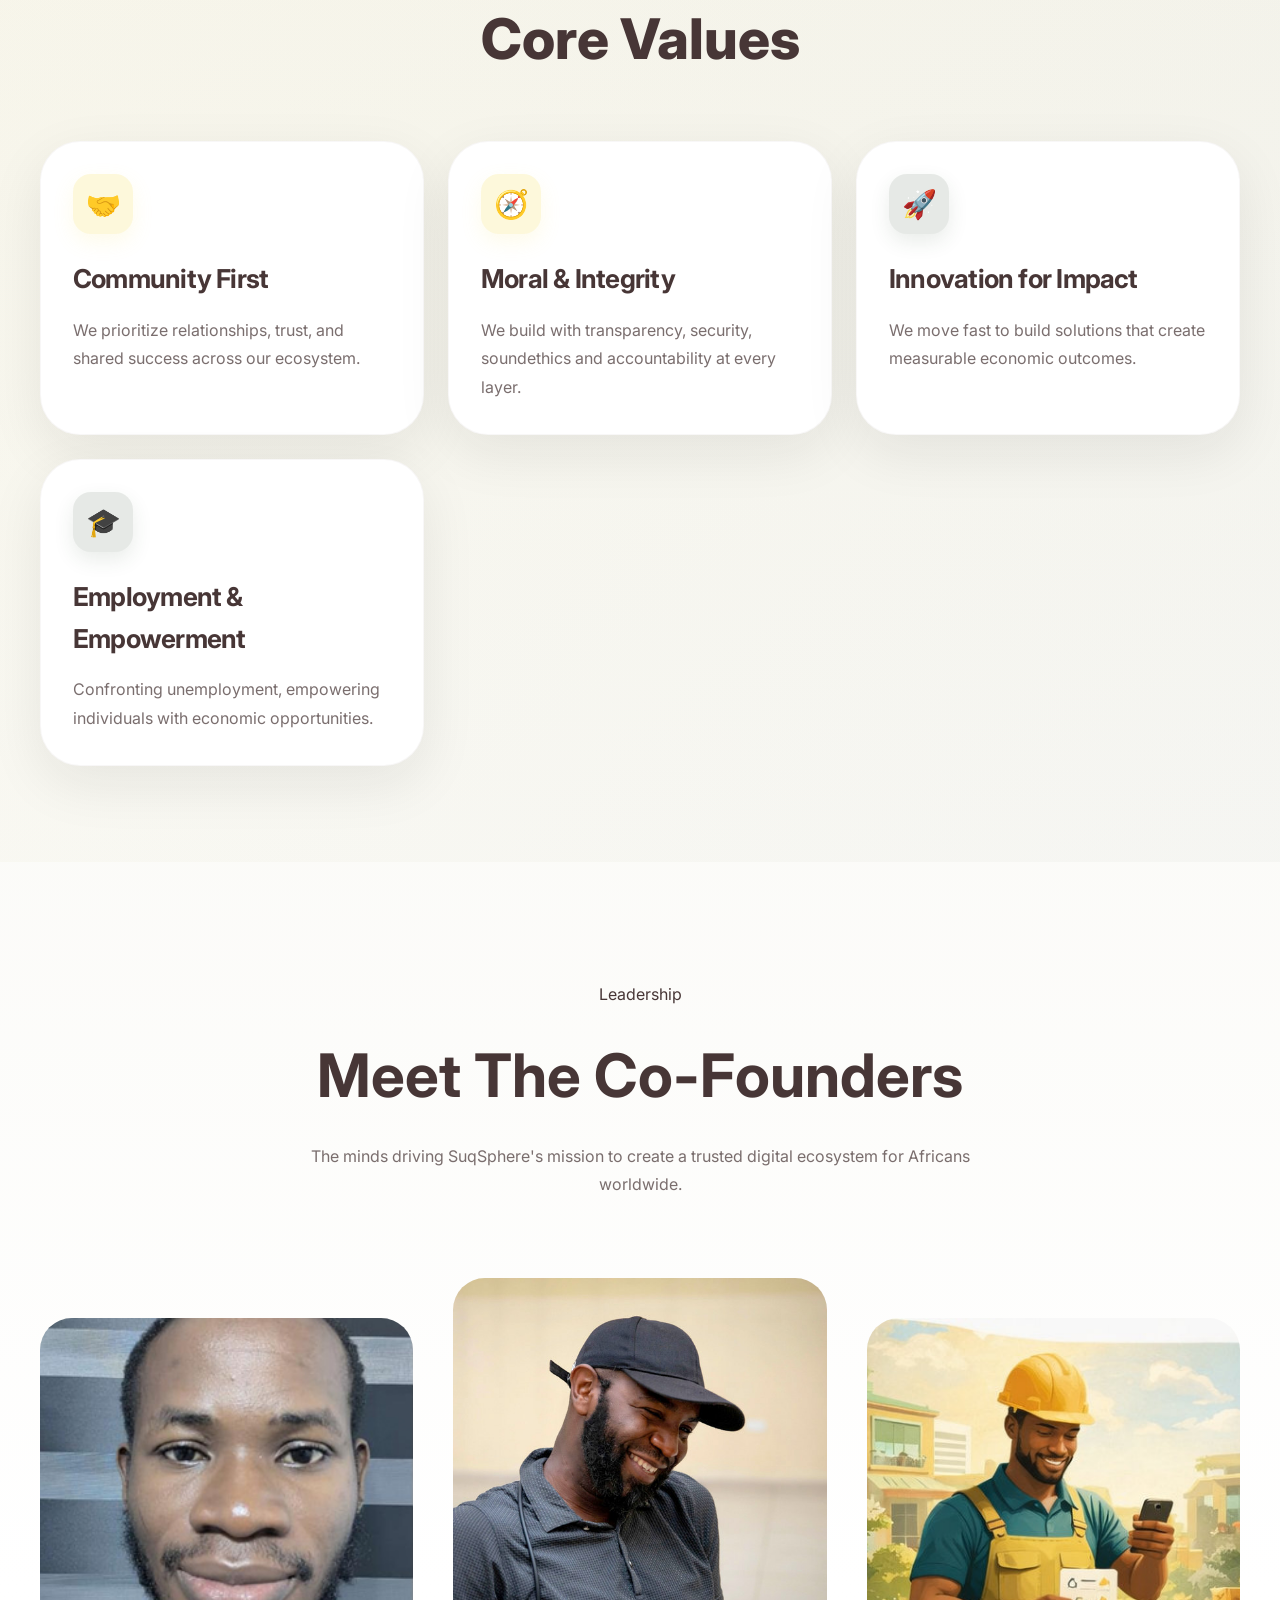
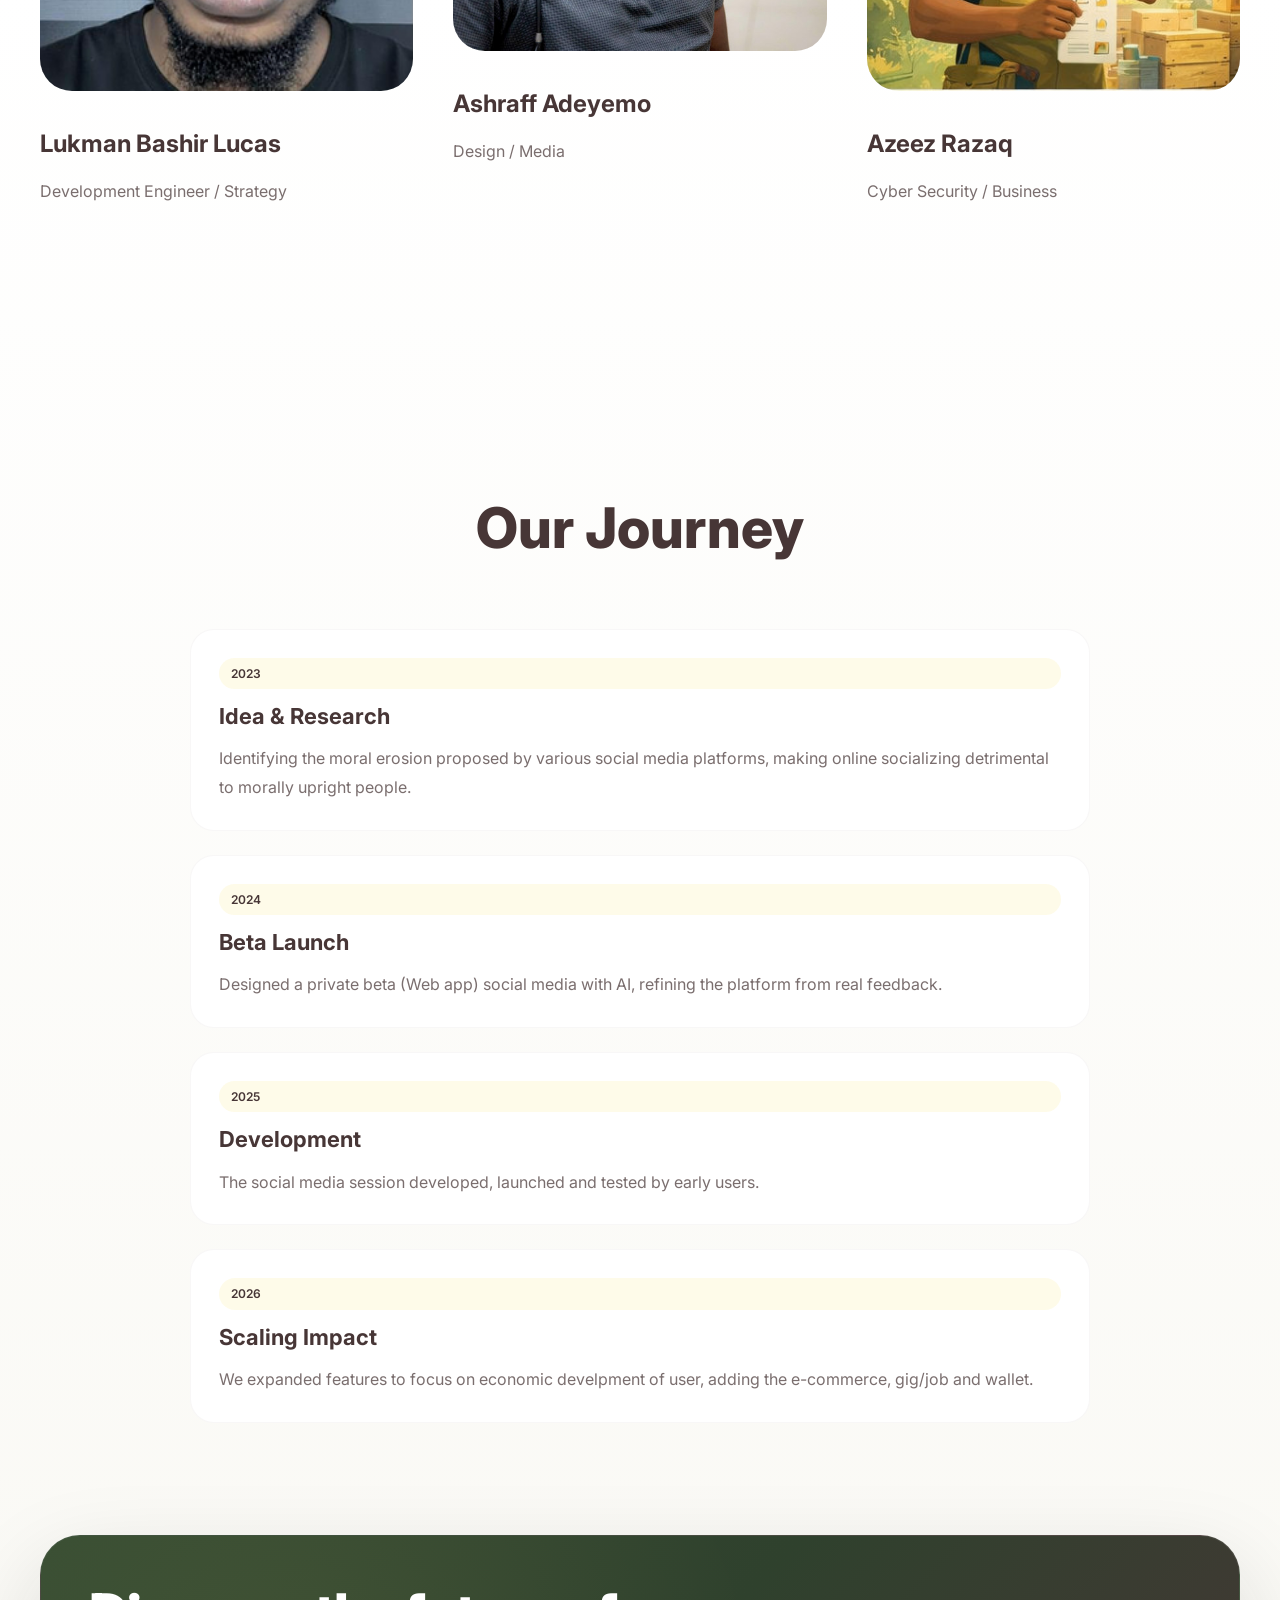
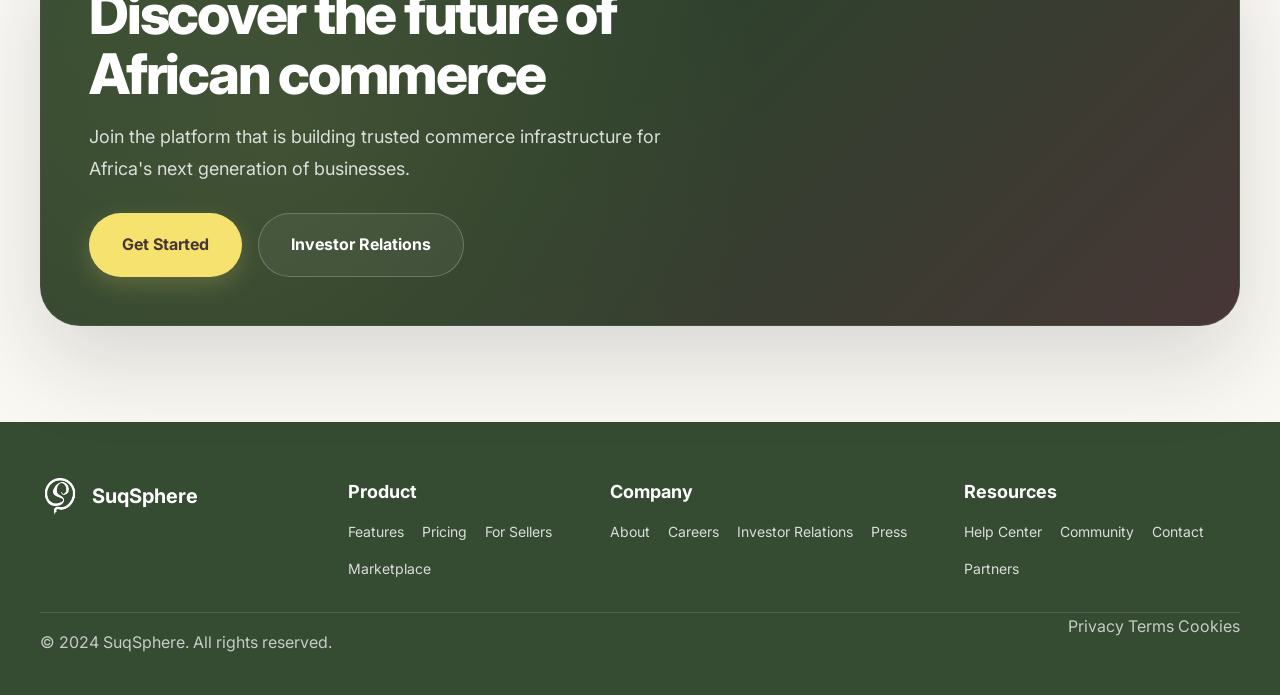
==== commit eeb21b9e: "Latest updates" ====
--- a/about.html
+++ b/about.html
@@ -162,26 +162,18 @@
           <h3>Community First</h3>
           <p>We prioritize relationships, trust, and shared success across our ecosystem.</p>
         </div>
-        <div class="reveal feature-card card-hover">
-          <div class="feature-icon green">🔓</div>
-          <h3>Access Over Gatekeeping</h3>
-          <p>Tools should be available to anyone with talent, ambition, and a dream.</p>
-        </div>
+     
         <div class="reveal feature-card card-hover">
           <div class="feature-icon yellow">🧭</div>
-          <h3>Integrity Always</h3>
-          <p>We build with transparency, security, and accountability at every layer.</p>
+          <h3>Moral & Integrity</h3>
+          <p>We build with transparency, security, soundethics and accountability at every layer.</p>
         </div>
         <div class="reveal feature-card card-hover">
           <div class="feature-icon green">🚀</div>
           <h3>Innovation for Impact</h3>
           <p>We move fast to build solutions that create measurable economic outcomes.</p>
         </div>
-        <div class="reveal feature-card card-hover">
-          <div class="feature-icon yellow">🌿</div>
-          <h3>Sustainable Growth</h3>
-          <p>Growth should be inclusive, durable, and beneficial to local communities.</p>
-        </div>
+  
         <div class="reveal feature-card card-hover">
           <div class="feature-icon green">🎓</div>
           <h3>Employment & Empowerment</h3>
